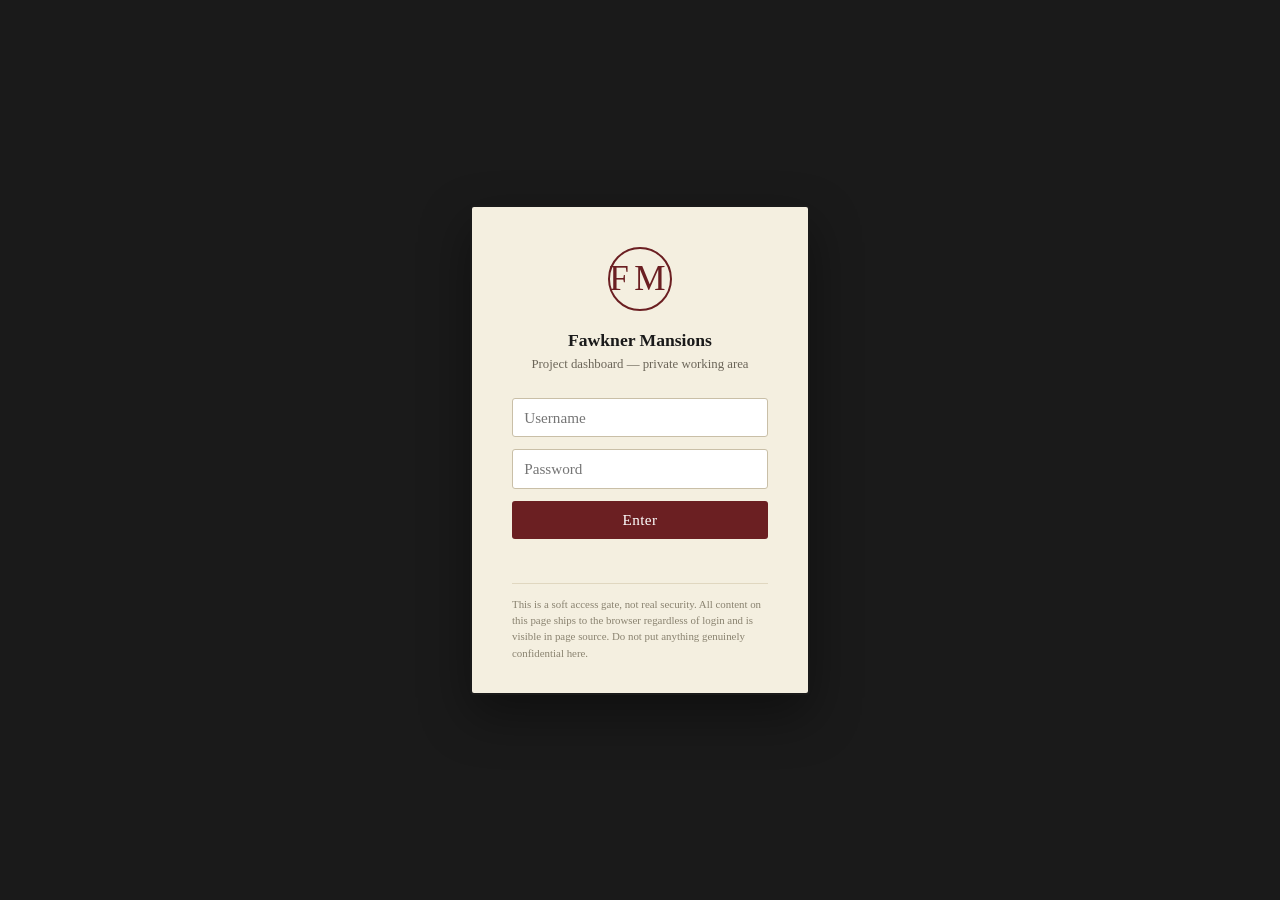
==== admin/index.html @ 21bf4d2a "Link research and development dashboard" ====
<!DOCTYPE html>
<html lang="en">
<head>
<meta charset="UTF-8">
<meta name="viewport" content="width=device-width, initial-scale=1.0">
<title>Fawkner Mansions — Project Dashboard</title>
<meta name="robots" content="noindex, nofollow">
<style>
  :root{
    --paper:#f4efe0;
    --ink:#1a1a1a;
    --rule:#1a1a1a;
    --muted:#6b6558;
    --page:#e9dfc4;
    --accent:#6b1f22;
    --accent-dark:#4a1517;
  }
  *{box-sizing:border-box;}
  body{
    margin:0;
    font-family: Georgia, 'Times New Roman', serif;
    background:var(--page);
    color:var(--ink);
    line-height:1.5;
  }
  /* ---------- Login screen ---------- */
  #login-screen{
    min-height:100vh;
    display:flex;
    align-items:center;
    justify-content:center;
    background:linear-gradient(180deg, var(--ink), var(--ink));
  }
  .login-card{
    background:var(--paper);
    border:2px solid var(--rule);
    border-radius:4px;
    padding:2.5rem 2.5rem 2rem;
    width:min(340px, 90vw);
    text-align:center;
    box-shadow:0 20px 50px rgba(0,0,0,.4);
  }
  .monogram{
    font-family: Georgia, serif;
    font-size:2.2rem;
    letter-spacing:.15em;
    color:var(--accent);
    border:2px solid var(--accent);
    border-radius:50%;
    width:64px;
    height:64px;
    display:flex;
    align-items:center;
    justify-content:center;
    margin:0 auto 1rem;
  }
  .login-card h1{
    font-size:1.1rem;
    margin:.25rem 0 .1rem;
    color:var(--ink);
  }
  .login-card p.sub{
    font-size:.8rem;
    color:#6b6558;
    margin:0 0 1.5rem;
  }
  .login-card input{
    width:100%;
    padding:.6rem .7rem;
    margin-bottom:.75rem;
    border:1px solid #c9bfa7;
    border-radius:3px;
    font-family:inherit;
    font-size:.95rem;
    background:#fff;
  }
  .login-card button{
    width:100%;
    padding:.65rem;
    background:var(--accent);
    color:#fff;
    border:none;
    border-radius:3px;
    font-family:inherit;
    font-size:.95rem;
    cursor:pointer;
    letter-spacing:.03em;
  }
  .login-card button:hover{background:var(--accent-dark);}
  #login-error{
    color:var(--accent);
    font-size:.8rem;
    min-height:1.2em;
    margin-top:.5rem;
  }
  .gate-note{
    font-size:.68rem;
    color:#8a8370;
    margin-top:1.25rem;
    border-top:1px solid #e0d7c0;
    padding-top:.75rem;
    text-align:left;
  }

  /* ---------- Dashboard ---------- */
  #dashboard{display:none;}
  header.topbar{
    background:var(--ink);
    color:var(--page);
    padding:1.25rem 1.5rem;
    display:flex;
    align-items:center;
    justify-content:space-between;
    flex-wrap:wrap;
    gap:.75rem;
    border-bottom:4px solid var(--rule);
  }
  header.topbar .title{display:flex;align-items:center;gap:.75rem;}
  header.topbar .monogram-sm{
    font-size:1.1rem;
    border:1.5px solid var(--rule);
    color:var(--rule);
    border-radius:50%;
    width:34px;height:34px;
    display:flex;align-items:center;justify-content:center;
  }
  header.topbar h1{font-size:1.05rem;margin:0;font-weight:normal;letter-spacing:.02em;}
  header.topbar .addr{font-size:.75rem;color:#c9bfa7;margin-top:.15rem;}
  #logout-btn{
    background:transparent;
    border:1px solid var(--rule);
    color:var(--rule);
    padding:.4rem .9rem;
    border-radius:3px;
    cursor:pointer;
    font-family:inherit;
    font-size:.8rem;
  }
  #logout-btn:hover{background:var(--rule);color:var(--ink);}

  nav.jump{
    display:flex;
    flex-wrap:wrap;
    gap:.4rem;
    padding:1rem 1.5rem;
    background:#eee2c8;
    border-bottom:1px solid #d8ccac;
    position:sticky;
    top:0;
    z-index:5;
  }
  nav.jump a{
    font-size:.75rem;
    color:var(--ink);
    text-decoration:none;
    background:#fff;
    border:1px solid #d8ccac;
    padding:.3rem .7rem;
    border-radius:999px;
  }
  nav.jump a:hover{border-color:var(--rule);}

  .asset-links{
    display:flex;
    flex-wrap:wrap;
    gap:.5rem;
    padding:.75rem 1.5rem;
    background:var(--iron);
    border-bottom:1px solid var(--brass);
  }
  .asset-links a{
    font-size:.72rem;
    color:var(--brass);
    text-decoration:none;
    border:1px solid var(--brass);
    padding:.25rem .6rem;
    border-radius:999px;
  }
  .asset-links a:hover{background:var(--brass);color:var(--iron);}
  .arch-diagram{margin-top:1rem;background:#fff;border:1px solid #d8ccac;padding:1rem;overflow-x:auto;}
  .arch-diagram svg{width:100%;min-width:600px;height:auto;}
  .payment-logos{display:flex;flex-wrap:wrap;gap:1rem;align-items:center;background:#fff;border:1px solid #d8ccac;padding:.75rem 1rem;margin-top:.5rem;}

  main{max-width:920px;margin:0 auto;padding:2rem 1.5rem 4rem;}
  section{margin-bottom:3rem;scroll-margin-top:4.5rem;}
  section h2{
    color:var(--accent);
    font-size:1.3rem;
    border-bottom:2px solid var(--rule);
    padding-bottom:.4rem;
    margin-bottom:1rem;
  }
  section h3{color:var(--ink);font-size:1rem;margin:1.25rem 0 .4rem;}
  section p, section li{font-size:.92rem;color:#2a2a2a;}
  .tag{
    display:inline-block;
    font-size:.65rem;
    text-transform:uppercase;
    letter-spacing:.06em;
    background:var(--muted);
    color:#fff;
    padding:.15rem .5rem;
    border-radius:2px;
    margin-right:.4rem;
  }

  /* storyboard */
  .storyboard{
    display:flex;
    flex-direction:column;
    gap:0;
  }
  .story-step{
    display:flex;
    gap:1rem;
    padding:1rem 0;
    border-left:3px solid var(--rule);
    padding-left:1.25rem;
    position:relative;
  }
  .story-step::before{
    content:attr(data-n);
    position:absolute;
    left:-1.1rem;
    top:1rem;
    width:1.9rem;
    height:1.9rem;
    background:var(--accent);
    color:#fff;
    border-radius:50%;
    display:flex;
    align-items:center;
    justify-content:center;
    font-size:.8rem;
    font-family:Georgia,serif;
  }
  .story-step h4{margin:0 0 .3rem;color:var(--accent-dark);font-size:1rem;}
  .story-step p{margin:0;}

  table.simple{width:100%;border-collapse:collapse;font-size:.85rem;margin:.5rem 0 1rem;}
  table.simple th, table.simple td{border:1px solid #d8ccac;padding:.5rem .6rem;text-align:left;vertical-align:top;}
  table.simple th{background:#eee2c8;color:var(--ink);}

  .card-grid{display:grid;grid-template-columns:repeat(auto-fit,minmax(230px,1fr));gap:1rem;margin-top:.75rem;}
  .card{
    background:#fff;
    border:1px solid #d8ccac;
    border-top:3px solid var(--accent);
    border-radius:3px;
    padding:1rem;
  }
  .card h4{margin:0 0 .4rem;font-size:.9rem;color:var(--accent-dark);}
  .card p{margin:0;font-size:.82rem;}

  .note{
    font-size:.8rem;
    color:var(--muted);
    background:var(--page);
    border:1px dashed var(--rule);
    border-radius:3px;
    padding:.75rem 1rem;
    margin-top:1rem;
  }

  footer.foot{
    text-align:center;
    font-size:.7rem;
    color:#8a8370;
    padding:2rem 1rem 3rem;
  }
</style>
</head>
<body>

  <!-- ================= LOGIN ================= -->
  <div id="login-screen">
    <div class="login-card">
      <div class="monogram">FM</div>
      <h1>Fawkner Mansions</h1>
      <p class="sub">Project dashboard — private working area</p>
      <input type="text" id="username" placeholder="Username" autocomplete="username">
      <input type="password" id="password" placeholder="Password" autocomplete="current-password">
      <button id="login-btn" type="button">Enter</button>
      <div id="login-error"></div>
      <div class="gate-note">
        This is a soft access gate, not real security. All content on this
        page ships to the browser regardless of login and is visible in page
        source. Do not put anything genuinely confidential here.
      </div>
    </div>
  </div>

  <!-- ================= DASHBOARD ================= -->
  <div id="dashboard">
    <header class="topbar">
      <div class="title">
        <div class="monogram-sm">FM</div>
        <div>
          <h1>Fawkner Mansions — Project Dashboard</h1>
          <div class="addr">250 Punt Road, Prahran VIC 3181 · Heritage Overlay HO448</div>
        </div>
      </div>
      <button id="logout-btn" type="button">Log out</button>
    </header>

    <nav class="jump">
      <a href="research.html">Research &amp; Development</a>
      <a href="#capabilities">Capabilities</a>
      <a href="#storyboard">Storyboard</a>
      <a href="#proposal">Proposal</a>
      <a href="#best-practice">Best practice</a>
      <a href="#tech">Technology value-add</a>
      <a href="#monetise">Monetisation</a>
      <a href="#audience">Who's interested</a>
      <a href="#universities">University collaboration</a>
      <a href="#fulfilment">Fulfilment</a>
    </nav>

    <div class="asset-links">
      <a href="../index.html">&rarr; Public site</a>
      <a href="research.html">&rarr; Research &amp; Development</a>
      <a href="../docs/proposal.html">&rarr; Polished proposal</a>
      <a href="../docs/book-mockup.html">&rarr; Book cover mockup</a>
      <a href="../docs/book-mockup-3d.html">&rarr; Interactive 3D book</a>
      <a href="../docs/send-postcard.html">&rarr; Send a postcard</a>
      <a href="../docs/project-brief.md">&rarr; Full pitch doc (.md)</a>
      <a href="../wifi-portal/index.html">&rarr; WiFi portal design</a>
    </div>

    <main>

      <section id="capabilities">
        <h2>0. Capabilities &amp; previous projects</h2>
        <p>Private explainer — background and prior work that inform how this
        project gets researched and built. Longer and more personal than the
        public "About David Hough" on the website — this stays in the
        back end.</p>

        <h3>My story</h3>
        <p>David moved to Australia at age 8. His family later returned to
        South Africa, settling in the Groot Marico area near the Botswana
        border, where they farmed with game — including zebra. That early
        back-and-forth between countries set the pattern for a genuinely
        international career: assurance and risk consulting at PwC Australia
        and Deloitte South Africa, multinational audit work with Philip
        Morris International across Amsterdam, Switzerland, and its
        international affiliates, then a Master of Public Health that
        shifted the lens from "is the control working" to "who is actually
        affected, and how would they know."</p>
        <p>He co-founded One1 Digital, Adelaide-founded, with his sister; she
        now leads the company day to day, having relocated to the Western
        Cape in South Africa since most of their clients are in Europe or
        America. Around the same period, the pattern that defines his recent
        work took shape — building structured systems that make complex,
        fragmented information legible to the people it affects, rather than
        only to the institutions that hold it.</p>
        <p>That pattern continued through roughly 18 months based back on the
        family's Groot Marico property, working independently on research
        systems and technology concepts — the direct precursor to Sentrix
        Digital and RiskAtlas. Returning to Melbourne and moving into Fawkner
        Mansions in September 2026, the same instinct that built RiskAtlas —
        that good evidence, properly organised, gives people back some
        control over systems that otherwise run opaque — turned toward the
        building itself: a heritage-listed property owned by Dr Jeff Nguyen,
        with almost no public record. Writing this book is that same
        discipline pointed at a different kind of opacity: not a benefits
        system this time, but a hundred-plus years of a building's history
        that nobody has bothered to write down.</p>

        <h3>An audit-style approach to the book</h3>
        <p>The book's research applies a standard, textbook evidence-assurance
        discipline — the same structure used in financial and controls audit
        work generally, not any specific employer's proprietary methodology:</p>
        <div class="card-grid">
          <div class="card"><h4>1. Risk / scope assessment</h4><p>What's
          actually knowable about the building, what's unverifiable, and
          where the biggest gaps in the historical record are likely to
          be.</p></div>
          <div class="card"><h4>2. Evidence gathering</h4><p>Inspection
          (archives, records, the building itself), observation (present-day
          condition and use), and inquiry (residents, heritage bodies,
          historians) — the three standard evidence-gathering methods.</p></div>
          <div class="card"><h4>3. Testing &amp; corroboration</h4><p>Every
          claim checked against a primary source where possible; conflicting
          or unverifiable claims are flagged rather than smoothed over.</p></div>
          <div class="card"><h4>4. Reporting</h4><p>Findings written up so
          another person could trace any claim back to its source — the same
          standard applied in <a href="#best-practice">&sect;3 Best
          practice</a>.</p></div>
        </div>

        <h3>Professional background</h3>
        <table class="simple">
          <tr><th>PwC Australia</th><td>Senior Consultant, Risk Assurance
          (Dec 2015–2019, Sydney) — portfolio included Commonwealth Bank of
          Australia, Zurich Financial Services Australia, Citibank
          Australia, and superannuation/insurance clients, across technology
          controls, post-implementation reviews, data migration, third-party
          assurance, AML/KYC, and regulatory attestation. Delivered 16
          engagements in one financial year, including a three-month
          Adelaide secondment covering nine engagements. Completed CISA
          (ISACA) in June 2017. Prepared reports and evidence-based
          recommendations for senior stakeholders and coached five direct
          reports.</td></tr>
          <tr><th>Philip Morris International</th><td>Information Systems
          Auditor (2019) — multinational assurance work across Amsterdam,
          Switzerland, and international affiliates: document review,
          interviews, evidence testing, and translating complex findings for
          senior stakeholders across professional and cultural
          boundaries.</td></tr>
          <tr><th>Deloitte South Africa</th><td>Joined 2013 in Technology
          Advisory and Assurance (IT General Controls testing, Automated
          Control Reviews, Data Assurance), promoted from Consultant to
          Senior Consultant. Later returned as Assistant Manager, IT &amp;
          Specialised Assurance — evidence assessment, controls analysis,
          engagement planning, and team supervision. Also served as a Western
          Cape Employment Equity Forum representative.</td></tr>
          <tr><th>Financial Claims Scheme reporting</th><td>Annual controls
          evaluation and Financial Claims Scheme readiness reporting for
          Commonwealth Bank of Australia, under APRA's crisis-management
          framework — senior-stakeholder reporting under a live regulatory
          framework, not a training exercise.</td></tr>
          <tr><th>Public health</th><td>Master of Public Health, Macquarie
          University (conferred 17 August 2023, Higher Study Scholarship) —
          policy design, health law and economics, systems science in
          healthcare, global health, epidemiology/biostatistics.</td></tr>
          <tr><th>Business/IT foundation</th><td>Bachelor of Business
          Systems, Bond University (conferred 15 June 2013) — double major in
          Information Systems and Management, Distinction GPA average,
          Dean's List, Top Student Award for Business Processes and IT
          Operations, partial scholarship. City of Gold Coast Open Data
          capstone: his team's ~100-page report was adopted by the City,
          which implemented an Open Data Access Project based on its
          recommendations. Also Vice President, African Students Association
          Think Tank.</td></tr>
          <tr><th>Certifications</th><td>CISA (ISACA) — no longer active.
          Microsoft: MCITP, MCTS, MCP, MCSA.</td></tr>
          <tr><th>One1 Digital contribution</th><td>Funding-linked strategy
          and business-development work, alongside risk-management guidance
          associated with a reported 20% reduction in risk-related
          costs.</td></tr>
        </table>
        <p class="note">Across 40+ assurance and consulting engagements,
        the consistent thread has been identifying authoritative
        requirements, locating reliable evidence, and distinguishing fact
        from assumption — the same discipline this project applies to a
        building's history instead of a set of financial statements.</p>

        <h3>Current projects</h3>
        <div class="card-grid">
          <div class="card"><h4>Sentrix Digital</h4><p>Founded 2026, Melbourne
          — "Evidence. Clearer systems. Practical capability." Consulting,
          research, and digital systems for complex policy, regulatory, and
          institutional environments — turning evidence, rules, and
          workflows into clearer decisions and practical tools people can
          actually use.</p></div>
          <div class="card"><h4>RiskAtlas</h4><p>Source-governance system
          tracking legislative, regulatory, employment, and policy material
          across jurisdictions (South Africa and Australia), with a focus on
          source authority, currency, and auditability over time.</p></div>
          <div class="card"><h4>ClaimHub &amp; ClaimBuddy</h4><p>Tools built
          around evidence organisation and claimant-authorised visibility —
          keeping the affected person visible in policy/employment/medical
          administrative processes.</p></div>
          <div class="card"><h4>One1 Digital</h4><p>Founded 2020,
          Adelaide — "Your systems shouldn't slow your team down." Co-founded
          with his sister, Yvette Hough, who now runs it day to day, having
          relocated to the Western Cape, South Africa, since most clients
          are in Europe or America. Custom software/automation — CRMs,
          workflow tools, client portals, integrations — for service-based
          organisations in education, healthcare, aged care, and community
          services.</p></div>
          <div class="card"><h4>PostNow (postnow.co.za)</h4><p>Southern
          African logistics platform — POPIA-compliant regulated document
          dispatch for banks and law firms, WhatsApp-based courier booking,
          cross-border duty calculation, and escrow-protected peer-to-peer
          trading, across South Africa, Botswana, and Namibia, on a shared
          payment and audit-logging backend.</p></div>
          <div class="card"><h4>AfterDuty (afterduty.co.za)</h4><p>Import
          cost-comparison tool for South African and Botswanan shoppers —
          calculates the true landed cost of an overseas purchase (duty,
          VAT, customs clearance, courier) against a real local listing, so
          buyers can see whether importing actually saves money.</p></div>
        </div>

        <h3>Throughline</h3>
        <p>Overall: a researcher, academic, and entrepreneur — a systems
        thinker who consistently adds value by making complex, fragmented
        information legible to the people it actually affects. That shows up
        as a research/evidence discipline (PwC, Deloitte, MPH), as founder
        or co-founder of several working systems (One1 Digital, PostNow,
        AfterDuty, Sentrix Digital, RiskAtlas, ClaimHub/ClaimBuddy), and now
        as the same instinct applied to a heritage-listed building that
        nobody had bothered to document. A consistent commitment to equity
        and access runs through all of it — applies equally to a benefits
        claimant navigating a fragmented system and to a reader trying to
        understand the history of the building they live in.</p>

        <p class="note">Confidential note: this section intentionally does
        not reproduce any specific employer's proprietary methodology
        diagrams or internal materials — only generic, industry-standard
        audit/assurance concepts are used above.</p>
      </section>

      <section id="storyboard">
        <h2>1. Storyboard</h2>
        <p>The end-to-end narrative arc, shared across the book, the documentary,
        and the website — each output is a different edit of the same underlying
        story.</p>
        <div class="storyboard">
          <div class="story-step" data-n="1">
            <div><h4>Discovery</h4><p>Move into a heritage-listed building
            (11 Sept 2026) and notice it has almost no public documentation
            despite being the oldest surviving flats in Stonnington.</p></div>
          </div>
          <div class="story-step" data-n="2">
            <div><h4>Research</h4><p>Victorian Heritage Database, Trove,
            Stonnington History Centre, PROV, Sands &amp; McDougall directories,
            land title history — build a verifiable timeline.</p></div>
          </div>
          <div class="story-step" data-n="3">
            <div><h4>Proposal</h4><p>Pitch the owner, Dr Jeff Nguyen: research +
            digital preservation, in exchange for a defined rent concession over
            a fixed period, with checkpoints.</p></div>
          </div>
          <div class="story-step" data-n="4">
            <div><h4>Capture</h4><p>Photogrammetry/LiDAR scan of exterior and
            common areas, real dated photography, archive digging, careful
            present-day observation.</p></div>
          </div>
          <div class="story-step" data-n="5">
            <div><h4>Production</h4><p>Manuscript, 3D/VR model, documentary edit,
            website build — all drawing from the same research base.</p></div>
          </div>
          <div class="story-step" data-n="6">
            <div><h4>Release</h4><p>A5 hardcover via KDP + seeded copies to
            heritage groups/universities, website live, documentary distributed
            on YouTube/social.</p></div>
          </div>
          <div class="story-step" data-n="7">
            <div><h4>Legacy</h4><p>A permanent, dated digital record of the
            building exists independently of what happens to it physically —
            plus an ongoing relationship with heritage bodies.</p></div>
          </div>
        </div>
      </section>

      <section id="proposal">
        <h2>2. Proposal to the Owner</h2>
        <p>Full working detail lives in <code>docs/project-brief.md</code> —
        this is the persuasive version, written to actually be said or sent
        to Dr Nguyen. A polished, print-ready version of this same
        proposal — the one to actually hand over — is at
        <a href="../docs/proposal.html">docs/proposal.html</a>
        (<a href="../docs/Fawkner_Mansions_Proposal.pdf">PDF</a>).</p>

        <h3>The value I bring</h3>
        <p>An evidence-trained researcher already living in the building is
        offering to do, essentially for free, work that would otherwise cost
        the owners real money to commission: professional-grade digital
        preservation, archival research, and a public-facing history — with
        an audit-style discipline (see <a href="#capabilities">&sect;0</a>)
        applied to make sure every claim is sourced and defensible, not
        marketing fluff. On top of the core research and 3D/VR capture, I
        bring drone piloting and 3D mapping (photogrammetry) skills directly,
        plus documentary film-making — an interest of mine — so the same
        capture work produces both the preservation record and a short
        history documentary, at no extra cost to the owners.</p>

        <h3>How this creates a legacy</h3>
        <p>Fawkner Mansions is, on the current evidence, the oldest surviving
        residential flats in the City of Stonnington and one of the oldest
        in Victoria — a genuinely rare claim most owners of a 116-year-old
        building never get the chance to make. This project turns that claim
        into something permanent: a properly researched book, and a full
        digital <strong>VR (virtual reality) record</strong> — a 3D model of
        the building people can explore, headset or browser, as if walking
        through it in person — that will still exist and be referenceable by
        heritage bodies, historians, and the public even if the physical
        building is ever altered or demolished. Given the building's
        significance, doing this now, while it still stands largely intact,
        is a meaningfully time-sensitive opportunity, not a someday project.
        A well-produced documentary and a genuine "heritage building saved
        digitally" story is also a plausible media hook — local and
        potentially international press coverage that promotes the book,
        the documentary, and Fawkner Mansions itself simultaneously, driving
        both public interest and book sales. I can also engage directly with
        universities on the owners' behalf — for research support, and to
        explore funding or grant support, aligning this with how comparable
        heritage-documentation projects are normally resourced (see
        <a href="#universities">&sect;7</a>).</p>
        <p class="note">This isn't hypothetical — a working <a href="../docs/book-mockup.html">book
        cover mockup</a>, an <a href="../docs/book-mockup-3d.html">interactive
        3D book</a>, and a functioning <a href="../docs/send-postcard.html">postcard
        system</a> already exist as proof of concept (see the links above).
        Dr Nguyen can be shown something real, not just a description.</p>

        <h3>Why I'm suited to do it</h3>
        <p>This isn't a hobbyist project. My background is in assurance and
        risk research — PwC, Deloitte, Philip Morris International — plus a
        Master of Public Health that trained a systems-level, evidence-first
        way of thinking. I've built and run independent research systems
        (Sentrix Digital, RiskAtlas, ClaimHub/ClaimBuddy) and co-founded
        three working businesses (One1 Digital, PostNow, AfterDuty). This
        work already runs through a registered business — Sentrix Digital,
        with its own ABN and the infrastructure (hosting, domains,
        development tooling) already in place — so this isn't a standing
        start or a hobby project without the professional backing to see it
        through. I already live in the building, so access, motivation, and
        timeline all line up naturally — this isn't an outside contractor
        who has to be brought in and briefed. See
        <a href="#capabilities">&sect;0</a> for the full background.</p>
        <p>Timing matters too: I'm starting a PhD in mid-2027, which gives
        me a genuine, bounded window of real capacity right now to commit to
        this properly — not an open-ended promise, but a defined window
        where I'm actively looking for exactly this kind of project. I
        believe this is a once-in-a-lifetime opportunity for both of us: a
        rare, well-documented heritage building and a researcher with the
        time, skills, and motivation to do it justice, at the same
        moment.</p>
        <p>As part of the project, I'd also register a dedicated domain for
        the building — <code>fawknermansions.com.au</code> or
        <code>fawknerheritage.com.au</code> — giving the building a proper,
        permanent web presence independent of any one platform.</p>

        <h3>What I want in exchange</h3>
        <p><span class="tag">The ask</span> A defined research period (e.g. 3
        months) in exchange for a rent discount or rent-free period.</p>
        <p><span class="tag">The give</span> A professionally produced 3D/VR
        scan and digital record of the building, delivered to the owners
        regardless of whether the book is ever published — plus the
        heritage/publicity upside of "oldest surviving flats in
        Stonnington," and a documentary that promotes the building alongside
        the book.</p>
        <table class="simple">
          <tr><th>Owner risk</th><td>Low — deliverables are staged, with a
          checkpoint (e.g. 6 weeks) before the arrangement continues.</td></tr>
          <tr><th>Owner cost</th><td>Defined and capped: the agreed rent
          concession only.</td></tr>
          <tr><th>Fallback ask</th><td>If a rent concession isn't approved,
          fall back to simply requesting access/permission (roof, common
          areas, archives, photography) with no rent change.</td></tr>
        </table>
      </section>

      <section id="best-practice">
        <h2>3. Best practice for this type of project</h2>
        <div class="card-grid">
          <div class="card"><h4>Cite everything</h4><p>Every historical claim
          traces to a specific archive or record. Don't state anything that
          can't be sourced.</p></div>
          <div class="card"><h4>Keep raw capture data</h4><p>Archive the
          unprocessed photogrammetry/LiDAR scans, not just the polished model —
          that's the part with real long-term preservation value.</p></div>
          <div class="card"><h4>Non-invasive capture</h4><p>No physical
          alteration, no destructive testing, drone use checked against HO448
          and any body-corporate rules first.</p></div>
          <div class="card"><h4>Resident privacy</h4><p>No identifiable images,
          names, or interviews of current residents published without their
          explicit written consent.</p></div>
          <div class="card"><h4>Separate owner IP from author IP</h4><p>Agree
          up front, in writing, what the owners receive unconditionally (scan,
          archive) versus what remains the author's own work (book,
          documentary).</p></div>
          <div class="card"><h4>Version and date everything</h4><p>Given the
          building "might be knocked down," the dated record is the whole
          point — timestamp every asset.</p></div>
          <div class="card"><h4>Give it an institutional home</h4><p>Lodge
          copies/records with Stonnington History Centre or a similar body, so
          the work survives independently of the book's commercial fate.</p></div>
          <div class="card"><h4>No invented heritage claims</h4><p>Stick to
          what the Heritage Database and archives actually support — inflated
          claims undermine credibility with the exact institutions worth
          impressing.</p></div>
        </div>
      </section>

      <section id="tech">
        <h2>4. Technology value-add ideas</h2>
        <p>This is where the technical skill set differentiates the project
        from a purely written local-history book.</p>
        <div class="card-grid">
          <div class="card"><h4>Photogrammetry + WebXR tour</h4><p>A
          browser-based VR walkthrough, no app install required — the most
          shareable proof of the preservation work.</p></div>
          <div class="card"><h4>"Then vs now" slider</h4><p>Interactive
          before/after comparison using the 1960s photo and the 2026 tram
          photo on the website.</p></div>
          <div class="card"><h4>Interactive timeline</h4><p>1910 construction
          → today, with archive finds plotted along it as they're
          discovered.</p></div>
          <div class="card"><h4>Digital twin / condition tracker</h4><p>Track
          building condition (e.g. the joinery repainting noted in the
          heritage report) over the project period — a concrete value-add for
          the owners.</p></div>
          <div class="card"><h4>Drone + interior capture</h4><p>Doubles as
          both 3D-scan input and documentary b-roll — one shoot, two
          deliverables.</p></div>
          <div class="card"><h4>On-site QR link</h4><p>Discreet signage near
          the entrance linking to the tour/website — needs owner sign-off, but
          a strong "living heritage" touch.</p></div>
        </div>
      </section>

      <section id="monetise">
        <h2>5. Monetisation ideas</h2>
        <table class="simple">
          <tr><th>Book sales</th><td>KDP royalties (trade edition) + direct
          sales of the limited hardcover run. Treat as reputational income
          first, revenue second.</td></tr>
          <tr><th>Publisher/academic networks</th><td>Beyond self-publishing,
          worth reaching out through academic and publishing contacts in
          Australia, Europe, the USA, and further afield — heritage and
          local-history titles are a genuine niche for university presses
          and specialist publishers, not just KDP. University interest (see
          &sect;6, &sect;7) makes a co-publishing or distribution
          conversation plausible, not just individual library sales.</td></tr>
          <tr><th>Documentary</th><td>YouTube ad revenue; sponsorship from a
          heritage-adjacent brand (architecture practice, heritage insurer,
          council tourism body).</td></tr>
          <tr><th>VR tour licensing</th><td>Licence the finished VR walkthrough
          to Stonnington Council, National Trust, or a tourism body.</td></tr>
          <tr><th>Membership / support</th><td>A small "Friends of Fawkner
          Mansions" recurring-support list to fund ongoing archive work.</td></tr>
          <tr><th>Heritage grants</th><td>Stonnington Council local history
          grants, Public Record Office Victoria, National Trust grant
          programs — worth checking current eligibility and rounds.</td></tr>
          <tr><th>Talks &amp; licensing</th><td>Paid talks to local history
          societies; licensing photography/3D assets to local media or
          heritage publications.</td></tr>
        </table>

        <h2>5. Paid guest WiFi — technical & business case</h2>

        <p>Not part of the heritage pitch — a distinct, high-margin revenue
        stream for the owners. The building currently has no guest WiFi, and
        evidence (from the user's experiment repeating Alfred Hospital's guest
        network without a password in the hotel foyer) shows substantial organic
        demand: many guests connected immediately. With proper coverage,
        payment options, and pricing, this becomes a reliable additional income
        stream while solving a major service gap and enabling future security
        infrastructure.</p>

        <h3>Why this matters</h3>
        <p>WiFi has become essential. Guests expect it; lack of it is a
        competitive disadvantage. Beyond guest satisfaction, reliable building-wide
        connectivity enables:</p>
        <ul style="margin-left:1.2rem;font-size:.85rem;">
          <li><strong>Security infrastructure:</strong> CCTV, motion sensors,
            environmental monitors, and emergency systems requiring reliable
            network connectivity can finally be deployed reliably.</li>
          <li><strong>Operational efficiency:</strong> Property management,
            guest services, and staff coordination benefit from consistent network
            access.</li>
          <li><strong>Revenue:</strong> At ~30 rooms, modest take-up rates
            generate meaningful cash flow with minimal ongoing labour.</li>
        </ul>

        <h3>Connectivity model — Starlink backhaul</h3>
        <p>The building has an existing Starlink satellite dish providing
        primary WAN uplink. Starlink offers tiered residential plans for
        Australian addresses:</p>

        <table class="simple">
          <tr style="background:#f4efe0;">
            <th style="font-weight:bold;">Plan</th>
            <th>Speed</th>
            <th>Cost/month</th>
            <th>Use case</th>
          </tr>
          <tr>
            <td><strong>Residential — 100 Mbps</strong></td>
            <td>~100 Mbps down</td>
            <td><strong>A$75</strong></td>
            <td>Essential WiFi for ~30 rooms; basic web, email, streaming.</td>
          </tr>
          <tr>
            <td><strong>Residential — 200 Mbps</strong></td>
            <td>~200 Mbps down</td>
            <td><strong>A$110</strong></td>
            <td>Recommended tier. Comfortable for multi-device guest use + IoT
              sensors.</td>
          </tr>
          <tr>
            <td><strong>Residential — Max</strong></td>
            <td>~500+ Mbps down</td>
            <td><strong>A$150</strong></td>
            <td>Future-proof; supports video conferencing, media production,
              large file transfers.</td>
          </tr>
        </table>

        <p class="note" style="margin-top:.75rem;"><strong>Recommendation:</strong>
        Start with the 200 Mbps plan (A$110/month). With 30 rooms at typical
        occupancy, even 25% concurrent usage (7-8 devices) sees no perceptible
        latency. At 50% take-up and A$5/day, the Starlink cost is covered in
        5 days of the month.</p>

        <h3>Technical architecture — OpenWrt + openNDS captive portal</h3>

        <p style="margin-bottom:1rem;">The network topology handles three traffic
        flows: (1) Starlink WAN → (2) secure building LAN (property
        management, security systems, resident IoT) → (3) guest WiFi with
        authenticated, metered access.</p>

        <div class="arch-diagram">
          <svg viewBox="0 0 900 500" role="img" aria-label="WiFi hotspot technical architecture — Starlink backhaul, router mesh, captive portal">
            <defs>
              <marker id="arrow" markerWidth="8" markerHeight="8" refX="6" refY="3" orient="auto">
                <path d="M0,0 L6,3 L0,6 Z" fill="#6b6558"/>
              </marker>
              <marker id="arrow-red" markerWidth="8" markerHeight="8" refX="6" refY="3" orient="auto">
                <path d="M0,0 L6,3 L0,6 Z" fill="#6b1f22"/>
              </marker>
            </defs>

            <text x="450" y="25" text-anchor="middle" font-size="14" fill="#1a1a1a" font-weight="bold" font-family="Georgia,serif">Fawkner Mansions: Guest WiFi Network</text>

            <rect x="20" y="60" width="140" height="80" fill="#f4efe0" stroke="#a9884f" stroke-width="2"/>
            <text x="90" y="85" text-anchor="middle" font-size="12" fill="#1a1a1a" font-weight="bold" font-family="Georgia,serif">Starlink Dish</text>
            <text x="90" y="103" text-anchor="middle" font-size="10" fill="#6b6558" font-family="Georgia,serif">Satellite WAN</text>
            <text x="90" y="118" text-anchor="middle" font-size="9" fill="#6b6558" font-family="Georgia,serif">100–500 Mbps</text>
            <text x="90" y="131" text-anchor="middle" font-size="9" fill="#6b6558" font-family="Georgia,serif">A$75–A$150/mo</text>

            <line x1="160" y1="100" x2="220" y2="100" stroke="#6b6558" stroke-width="2" marker-end="url(#arrow)"/>

            <rect x="220" y="60" width="160" height="80" fill="#fff" stroke="#1a1a1a" stroke-width="2"/>
            <text x="300" y="85" text-anchor="middle" font-size="12" fill="#1a1a1a" font-weight="bold" font-family="Georgia,serif">Cudy M1200 Router</text>
            <text x="300" y="103" text-anchor="middle" font-size="10" fill="#6b6558" font-family="Georgia,serif">OpenWrt 23.05.5</text>
            <text x="300" y="118" text-anchor="middle" font-size="9" fill="#6b6558" font-family="Georgia,serif">openNDS captive portal</text>
            <text x="300" y="131" text-anchor="middle" font-size="9" fill="#6b6558" font-family="Georgia,serif">FAS (Forwarding Auth)</text>

            <line x1="380" y1="100" x2="440" y2="100" stroke="#6b6558" stroke-width="2" marker-end="url(#arrow)"/>

            <g>
              <text x="450" y="50" text-anchor="middle" font-size="11" fill="#6b6558" font-weight="bold">Building LAN (br-lan)</text>
              <rect x="440" y="60" width="80" height="80" fill="#fff" stroke="#6b1f22" stroke-width="2" stroke-dasharray="4 4"/>
              <text x="480" y="85" text-anchor="middle" font-size="9" fill="#6b1f22">192.168.1.0/24</text>
              <text x="480" y="101" text-anchor="middle" font-size="8" fill="#6b6558">Property mgmt</text>
              <text x="480" y="113" text-anchor="middle" font-size="8" fill="#6b6558">Security systems</text>
              <text x="480" y="125" text-anchor="middle" font-size="8" fill="#6b6558">Resident IoT</text>
            </g>

            <line x1="440" y1="100" x2="380" y2="100" stroke="#6b1f22" stroke-width="1" stroke-dasharray="2 2"/>

            <line x1="300" y1="140" x2="300" y2="180" stroke="#6b6558" stroke-width="2" marker-end="url(#arrow)"/>

            <rect x="240" y="180" width="120" height="70" fill="#f4efe0" stroke="#a9884f" stroke-width="2"/>
            <text x="300" y="203" text-anchor="middle" font-size="11" fill="#1a1a1a" font-weight="bold" font-family="Georgia,serif">Guest WiFi SSID:</text>
            <text x="300" y="220" text-anchor="middle" font-size="12" fill="#1a1a1a" font-family="Georgia,serif">"Mansion WiFi"</text>
            <text x="300" y="235" text-anchor="middle" font-size="9" fill="#6b6558">(Open, captive-portal redirect)</text>

            <text x="450" y="50" text-anchor="start" font-size="10" fill="#6b6558" font-weight="bold">Guest WiFi (br-guest)</text>
            <line x1="540" y1="100" x2="620" y2="100" stroke="#6b6558" stroke-width="2" marker-end="url(#arrow)"/>

            <g>
              <rect x="620" y="60" width="140" height="80" fill="#fff" stroke="#1a1a1a" stroke-width="2"/>
              <text x="690" y="85" text-anchor="middle" font-size="11" fill="#1a1a1a" font-weight="bold" font-family="Georgia,serif">Mesh WiFi APs</text>
              <text x="690" y="103" text-anchor="middle" font-size="9" fill="#6b6558">(x3–4 units)</text>
              <text x="690" y="118" text-anchor="middle" font-size="9" fill="#6b6558">192.168.20.0/24</text>
              <text x="690" y="131" text-anchor="middle" font-size="8" fill="#6b6558">Guest isolation</text>
            </g>

            <line x1="690" y1="140" x2="690" y2="180" stroke="#6b6558" stroke-width="2" marker-end="url(#arrow)"/>
            <rect x="630" y="180" width="120" height="70" fill="#fff" stroke="#1a1a1a" stroke-width="1"/>
            <text x="690" y="203" text-anchor="middle" font-size="10" fill="#1a1a1a" font-weight="bold" font-family="Georgia,serif">Guest devices</text>
            <text x="690" y="220" text-anchor="middle" font-size="9" fill="#6b6558">(phones, laptops,</text>
            <text x="690" y="232" text-anchor="middle" font-size="9" fill="#6b6558">tablets)</text>

            <text x="450" y="290" text-anchor="middle" font-size="11" fill="#1a1a1a" font-weight="bold" font-family="Georgia,serif">Guest authentication flow</text>

            <line x1="140" y1="320" x2="200" y2="320" stroke="#6b6558" stroke-width="1.5" marker-end="url(#arrow)"/>
            <rect x="20" y="300" width="120" height="40" fill="#fff" stroke="#1a1a1a"/>
            <text x="80" y="325" text-anchor="middle" font-size="9" fill="#1a1a1a">1. Guest connects</text>

            <line x1="320" y1="320" x2="380" y2="320" stroke="#6b6558" stroke-width="1.5" marker-end="url(#arrow)"/>
            <rect x="200" y="300" width="120" height="40" fill="#fff" stroke="#1a1a1a"/>
            <text x="260" y="318" text-anchor="middle" font-size="9" fill="#1a1a1a">2. Captive portal</text>
            <text x="260" y="330" text-anchor="middle" font-size="8" fill="#6b6558">redirects HTTP</text>

            <line x1="500" y1="320" x2="560" y2="320" stroke="#6b6558" stroke-width="1.5" marker-end="url(#arrow)"/>
            <rect x="380" y="300" width="120" height="40" fill="#f4efe0" stroke="#a9884f"/>
            <text x="440" y="318" text-anchor="middle" font-size="9" fill="#1a1a1a">3. Auth page:</text>
            <text x="440" y="330" text-anchor="middle" font-size="8" fill="#6b6558">voucher or card</text>

            <line x1="680" y1="320" x2="740" y2="320" stroke="#6b6558" stroke-width="1.5" marker-end="url(#arrow)"/>
            <rect x="560" y="300" width="120" height="40" fill="#fff" stroke="#1a1a1a"/>
            <text x="620" y="318" text-anchor="middle" font-size="9" fill="#1a1a1a">4. OpenNDS grants</text>
            <text x="620" y="330" text-anchor="middle" font-size="8" fill="#6b6558">access token</text>

            <rect x="740" y="300" width="140" height="40" fill="#fff" stroke="#1a1a1a"/>
            <text x="810" y="318" text-anchor="middle" font-size="9" fill="#1a1a1a">5. Full internet access</text>
            <text x="810" y="330" text-anchor="middle" font-size="8" fill="#6b6558">(metered by plan)</text>

            <text x="20" y="400" font-size="9" fill="#6b6558" font-family="Georgia,serif"><tspan x="20" dy="0"><strong>Key security attributes:</strong></tspan><tspan x="20" dy="13">• Guest traffic isolated on 192.168.20.0/24 (br-guest) — no access to building LAN (192.168.1.0/24)</tspan><tspan x="20" dy="13">• Firewall: guest-to-WAN only; guest-to-LAN blocked explicitly</tspan><tspan x="20" dy="13">• Client isolation: guests cannot see or communicate with each other's devices</tspan><tspan x="20" dy="13">• DHCP/DNS: guest devices receive addresses and DNS via gateway at 192.168.20.1</tspan><tspan x="20" dy="13">• openNDS handles FAS (Forwarding Authentication Service) — real authentication, not just a browser flag</tspan></text>
          </svg>
        </div>

        <h3>Mesh WiFi deployment — coverage strategy</h3>

        <p>The Cudy M1200 serves as the primary gateway and captive-portal
        host, but cannot reliably cover the full building (3 storeys, brick
        construction). Deploy 3–4 additional mesh access points (APs) to extend
        guest WiFi throughout common areas and guest rooms:</p>

        <table class="simple">
          <tr style="background:#f4efe0;">
            <th>Location</th>
            <th>Device</th>
            <th>Role</th>
            <th>Network</th>
          </tr>
          <tr>
            <td>Router room / junction point</td>
            <td>Cudy M1200</td>
            <td>Primary gateway, captive-portal server, firewall, DHCP, openNDS</td>
            <td>br-lan + br-guest</td>
          </tr>
          <tr>
            <td>Ground floor foyer / common area</td>
            <td>Mesh AP (TP-Link Deco, Netgear Orbi, etc.)</td>
            <td>Extend br-guest coverage to entry, reception, seating</td>
            <td>br-guest backhaul</td>
          </tr>
          <tr>
            <td>First floor hallway</td>
            <td>Mesh AP</td>
            <td>Extend to upper rooms</td>
            <td>br-guest backhaul</td>
          </tr>
          <tr>
            <td>Second/third floor hallway</td>
            <td>Mesh AP</td>
            <td>Extend to top floors</td>
            <td>br-guest backhaul</td>
          </tr>
        </table>

        <p class="note" style="margin-top:.75rem;"><strong>Setup note:</strong>
        Mesh APs should bridge to the Cudy M1200 via 5GHz backhaul (if available)
        to preserve guest-facing 2.4GHz capacity. All APs broadcast the same
        SSID ("Mansion WiFi") for seamless roaming.</p>

        <h3>Access methods</h3>

        <table class="simple">
          <tr style="background:#f4efe0;">
            <th>Method</th>
            <th>Flow</th>
            <th>Status</th>
            <th>Effort</th>
          </tr>
          <tr>
            <td><strong>Manual voucher (pre-printed tokens)</strong></td>
            <td>Guest pays cash/card at front desk → manager hands over printed
              token with unique 6-digit code → guest enters code on captive
              portal → openNDS grants access for time period (24h, 7d, 30d)</td>
            <td><span style="background:#fff9e6;padding:.1rem .3rem;border-radius:2px;">Live today</span></td>
            <td>Low (no software build needed)</td>
          </tr>
          <tr>
            <td><strong>Direct card payment (Stripe integration)</strong></td>
            <td>Guest selects plan on captive portal → payment form (Stripe
              embedded) → payment processed → openNDS FAS endpoint receives
              success callback → access token auto-generated and granted
              → immediate internet access</td>
            <td><span style="background:#f4efe0;padding:.1rem .3rem;border-radius:2px;">To be built</span></td>
            <td>Medium (see <a href="../wifi-portal/CHATGPT_HANDOFF_PROMPT.md">WiFi payment handoff prompt</a>)</td>
          </tr>
        </table>

        <h3>Pricing & revenue model (30-room occupancy basis)</h3>

        <table class="simple">
          <tr style="background:#f4efe0;">
            <th>Tier</th>
            <th>Duration</th>
            <th>Price</th>
            <th>Use case</th>
          </tr>
          <tr>
            <td><strong>Day pass</strong></td>
            <td>24 hours</td>
            <td><strong>A$6</strong></td>
            <td>Short stay, visitors, one-off access</td>
          </tr>
          <tr>
            <td><strong>Weekly pass</strong></td>
            <td>7 days</td>
            <td><strong>A$18</strong></td>
            <td>~A$2.57/day; better value for extended guests</td>
          </tr>
          <tr>
            <td><strong>Monthly pass</strong></td>
            <td>30 days</td>
            <td><strong>A$50</strong></td>
            <td>~A$1.67/day; residents, long-term tenants</td>
          </tr>
        </table>

        <p class="note" style="margin-top:.75rem;"><strong>Revenue conservative case:</strong>
        Assume 15% of room-nights in a month generate WiFi sales (a low
        estimate given demand evidence). With 30 rooms × 25 nights/month × 15% = ~112 room-nights.
        If 60% of those buy day passes and 40% weekly: (67 × A$6) + (45 × A$18) = <strong>A$810–900/month
        gross revenue</strong>. Starlink cost (A$110) is covered in 2 days; remainder is operational
        margin.</p>

        <h3>Implementation roadmap</h3>

        <table class="simple">
          <tr style="background:#f4efe0;">
            <th>Phase</th>
            <th>Deliverable</th>
            <th>Timeline</th>
          </tr>
          <tr>
            <td><strong>Phase 1: Gateway setup</strong></td>
            <td>Starlink dish + Cudy M1200 OpenWrt config; guest VLAN + firewall rules; openNDS portal deployment</td>
            <td>Week 1–2</td>
          </tr>
          <tr>
            <td><strong>Phase 1b: Manual voucher system (live)</strong></td>
            <td>Print voucher tokens; train front desk; begin A$6/day sales via cash exchange</td>
            <td>Week 2 (immediate revenue)</td>
          </tr>
          <tr>
            <td><strong>Phase 2: Mesh deployment</strong></td>
            <td>Install 3–4 APs; verify coverage in foyers and hallways; test roaming</td>
            <td>Week 3–4</td>
          </tr>
          <tr>
            <td><strong>Phase 3: Card payment (outsourced)</strong></td>
            <td>Build Stripe integration + openNDS FAS callback; test end-to-end; go live</td>
            <td>Month 2 (handed to ChatGPT for build)</td>
          </tr>
        </table>

        <p class="note" style="margin-top:.75rem;"><strong>Why this matters to Dr. Nguyen:</strong>
        Given your networking background, you'll recognize this as a straightforward
        WAN-to-guest-isolation pattern common in enterprise WiFi. The Cudy M1200
        is industrial-grade hardware; OpenWrt gives full control over VLAN
        segmentation, firewall policy, and NDS (DNS redirection) without vendor
        lock-in. openNDS is mature, stable code — used by ISPs and venues
        globally. The FAS (Forwarding Auth Service) integrates naturally with
        Stripe webhooks for programmatic voucher issuance. This is low-cost
        infrastructure with immediate ROI and zero operational complexity once
        deployed.</p>

        <p class="note" style="margin-top:.75rem;"><strong>Planned accepted payment methods:</strong></p>
        <div class="payment-logos">
          <img src="../assets/payment-logos/visa.svg" alt="Visa" height="24">
          <img src="../assets/payment-logos/mastercard.svg" alt="Mastercard" height="24">
          <img src="../assets/payment-logos/amex.svg" alt="American Express" height="24">
          <img src="../assets/payment-logos/apple-pay.svg" alt="Apple Pay" height="24">
          <img src="../assets/payment-logos/google-pay.svg" alt="Google Pay" height="24">
          <img src="../assets/payment-logos/unionpay.svg" alt="UnionPay" height="24">
          <img src="../assets/payment-logos/jcb.svg" alt="JCB" height="24">
        </div>

        <p style="margin-top:1rem;"><a href="../wifi-portal/index.html">View
        the captive-portal design →</a> | <a href="../wifi-portal/CHATGPT_HANDOFF_PROMPT.md">WiFi
        payment build handoff (ChatGPT) →</a></p>
      </section>

      <section id="audience">
        <h2>6. Who would be interested</h2>
        <div class="card-grid">
          <div class="card"><h4>Stonnington Council</h4><p>Heritage/planning
          team and the local history centre — owns HO448 and has a direct
          interest in documentation of it.</p></div>
          <div class="card"><h4>National Trust (Victoria)</h4><p>Natural
          audience for a rare, well-documented Edwardian flats survival.</p></div>
          <div class="card"><h4>Heritage Victoria</h4><p>Relevant given the
          note that the place may be eligible for the state Heritage
          Register.</p></div>
          <div class="card"><h4>University architecture/heritage programs</h4>
          <p>Melbourne, RMIT, Deakin — Edwardian Free Classical and early
          Melbourne flats typology is a genuine research niche.</p></div>
          <div class="card"><h4>State Library Victoria</h4><p>Picture
          collection and local history holdings — a plausible archive partner
          and source of earlier imagery.</p></div>
          <div class="card"><h4>Local historical societies</h4><p>Prahran
          Mechanics' Institute and similar groups — a built-in first
          audience and distribution channel for the seeded copies.</p></div>
          <div class="card"><h4>Local press</h4><p>Stonnington-area local
          papers, ABC local heritage segments — "oldest surviving flats in the
          municipality" is a genuine, specific hook.</p></div>
          <div class="card"><h4>Former residents / descendants</h4><p>If
          traceable through directories/rate books — a strong human-interest
          layer for both the book and documentary.</p></div>
          <div class="card"><h4>Heritage/architecture social audiences</h4>
          <p>Niche but engaged — Instagram/TikTok heritage-building accounts,
          urban-photography communities.</p></div>
        </div>
      </section>

      <section id="universities">
        <h2>7. University collaboration ideas — starting with Monash</h2>
        <p>None of this is confirmed — these are starting points to research
        and pitch to the actual current faculty/office names before
        approaching anyone. Monash restructures faculty and centre names
        periodically, so verify directly before reaching out.</p>
        <div class="card-grid">
          <div class="card"><h4>Architecture studio partner</h4><p>Monash's
          architecture faculty (Art, Design and Architecture, as currently
          named) runs studio units that use real local buildings as case
          studies — Fawkner Mansions as a live heritage-documentation brief
          could produce measured drawings and student analysis in exchange
          for supervision credit, not payment.</p></div>
          <div class="card"><h4>Immersive/XR research support</h4><p>Monash
          has active immersive-visualisation and XR research groups —
          worth approaching for technical guidance or even equipment access
          on the photogrammetry/VR walkthrough, in exchange for a
          documented real-world heritage use case for their own research
          output.</p></div>
          <div class="card"><h4>History/humanities co-research</h4><p>A
          history or heritage-studies academic could co-author or review the
          book's historical chapters — adds academic credibility and access
          to research methods/archives beyond what's feasible solo.</p></div>
          <div class="card"><h4>Library/archives link</h4><p>Monash
          University Library may hold relevant Melbourne local-history or
          architecture archives, and could be a venue for a small exhibition
          or talk tied to the book launch.</p></div>
          <div class="card"><h4>Student placement/capstone</h4><p>Architecture,
          design, digital heritage, or journalism/media students could take
          on a defined piece (3D model cleanup, documentary edit, website
          build) as a supervised capstone or internship project — real
          brief, real outcome, no cost beyond supervision.</p></div>
          <div class="card"><h4>Community-engaged research office</h4><p>Most
          universities have a civic/community-partnerships arm that funds or
          supports exactly this kind of local heritage project — worth
          identifying Monash's current equivalent and asking directly
          what's available.</p></div>
          <div class="card"><h4>Joint public event</h4><p>A co-hosted talk or
          small seminar around the book launch — pairs Monash's academic
          credibility with the project's own public-heritage story, useful
          for both sides' publicity.</p></div>
          <div class="card"><h4>Don't limit to one university</h4><p>Melbourne,
          RMIT, and Deakin all have relevant architecture/heritage programs
          too (see §6) — approach Monash first since it's the named lead,
          but the same pitch works for any of them.</p></div>
        </div>
      </section>

      <section id="fulfilment">
        <h2>8. Fulfilment — print postcards</h2>
        <p><span class="tag">Status</span> Neither flow below is wired to a
        real provider yet. Both are specified so the actual API integration
        is a later, defined decision rather than an open-ended someday.</p>

        <h3>Flow A — bulk self-production</h3>
        <p>For printing a batch of postcards to keep on hand (events,
        heritage-group handouts, personal stock). A "Produce" action sends
        a design + quantity to a print provider and has the batch shipped
        back to us at cost.</p>
        <p style="margin:1rem 0;">
          <a href="../docs/book-mockup.html#print" style="display:inline-block;background:var(--ink);color:var(--page);padding:.5rem 1.1rem;text-decoration:none;font-size:.85rem;border-radius:3px;">
            Open print-ready postcards (manual, works today)
          </a>
        </p>
        <table class="simple">
          <tr><th>Now</th><td>Manual: open the print view, use the browser's
          print dialog, print or save as PDF, order prints yourself.</td></tr>
          <tr><th>Later</th><td>A real "Produce" button calling a
          print-on-demand API — candidates: Officeworks Print &amp; Create
          (Australia, no public API found — would likely mean a manual
          upload workflow, not true automation), or a POD service with an
          actual API such as Prodigi or Printful, which support postcard
          products and bulk ordering.</td></tr>
        </table>

        <h3>Flow B — direct-to-recipient, worldwide</h3>
        <p>The visitor-facing flow in <code>docs/send-postcard.html</code>:
        pick a design, write a message, choose "Physical postcard," enter
        the recipient's address — it's printed and mailed directly to them,
        wherever they are, without ever passing through us physically.</p>
        <table class="simple">
          <tr><th>Now</th><td>Fully built UI (design gallery, delivery-method
          toggle, address form) — but selecting "Physical" doesn't actually
          print or post anything. Clearly labelled as such in the flow
          itself.</td></tr>
          <tr><th>Later</th><td>Candidate providers with real international
          print-and-mail APIs: <strong>PostGrid</strong> and
          <strong>Prodigi</strong> both do exactly this (print + direct
          postal dispatch to an end address, various countries). Neither is
          integrated — this is a shortlist to evaluate, not a decision.</td></tr>
          <tr><th>Data implication</th><td>A real integration means
          collecting and (briefly) storing a full postal address per
          postcard sent — worth deciding a retention/deletion policy before
          this goes live for real, not after.</td></tr>
        </table>

        <h3>Making postcards free — funding options</h3>
        <div class="card-grid">
          <div class="card"><h4>Provider sponsorship</h4><p>Approach the
          eventual print/mail provider directly — they cover print+postage
          cost in exchange for a small branding credit on the postcard back
          or a case-study/PR mention. Providers running POD services often
          have exactly this kind of co-marketing budget.</p></div>
          <div class="card"><h4>Heritage/interest-group funding</h4><p>Same
          funding conversation as the book (see <a href="#universities">&sect;7</a>
          and <code>docs/project-brief.md</code>'s public-interest section)
          — Stonnington Council, National Trust, or a university partner
          could plausibly fund a batch of postcards as part of a wider
          heritage-promotion grant.</p></div>
          <div class="card"><h4>Self-funded as marketing spend</h4><p>The
          postcard itself promotes the book, documentary, and building — so
          its cost can reasonably be treated as marketing/PR spend rather
          than pure overhead, especially if it drives book sales or press
          attention (see &sect;2's legacy/media argument).</p></div>
        </div>
      </section>

    </main>

    <div class="asset-links">
      <a href="../index.html">&rarr; Public site</a>
      <a href="../docs/proposal.html">&rarr; Polished proposal</a>
      <a href="../docs/book-mockup.html">&rarr; Book cover mockup</a>
      <a href="../docs/book-mockup-3d.html">&rarr; Interactive 3D book</a>
      <a href="../docs/send-postcard.html">&rarr; Send a postcard</a>
    </div>

    <footer class="foot">
      Fawkner Mansions project dashboard · internal working document, not for
      public distribution.
    </footer>
  </div>

<script>
  // NOTE: this is a client-side UX gate only, not real authentication.
  // Everything below ships to the browser regardless of login state and is
  // visible in "view source" / devtools. Do not rely on this for anything
  // that actually needs to stay private — use a real server-side auth
  // system for that.
  (function(){
    var USERNAME = "david";
    var PASSWORD = "admin123";

    var loginScreen = document.getElementById("login-screen");
    var dashboard = document.getElementById("dashboard");
    var loginBtn = document.getElementById("login-btn");
    var logoutBtn = document.getElementById("logout-btn");
    var userInput = document.getElementById("username");
    var passInput = document.getElementById("password");
    var errorEl = document.getElementById("login-error");

    function showDashboard(){
      loginScreen.style.display = "none";
      dashboard.style.display = "block";
    }
    function showLogin(){
      dashboard.style.display = "none";
      loginScreen.style.display = "flex";
      passInput.value = "";
    }

    function attemptLogin(){
      if(userInput.value === USERNAME && passInput.value === PASSWORD){
        sessionStorage.setItem("fm_dashboard_auth", "1");
        errorEl.textContent = "";
        showDashboard();
      } else {
        errorEl.textContent = "Incorrect username or password.";
      }
    }

    loginBtn.addEventListener("click", attemptLogin);
    passInput.addEventListener("keydown", function(e){
      if(e.key === "Enter") attemptLogin();
    });
    userInput.addEventListener("keydown", function(e){
      if(e.key === "Enter") attemptLogin();
    });
    logoutBtn.addEventListener("click", function(){
      sessionStorage.removeItem("fm_dashboard_auth");
      showLogin();
    });

    if(sessionStorage.getItem("fm_dashboard_auth") === "1"){
      showDashboard();
    }
  })();
</script>

</body>
</html>
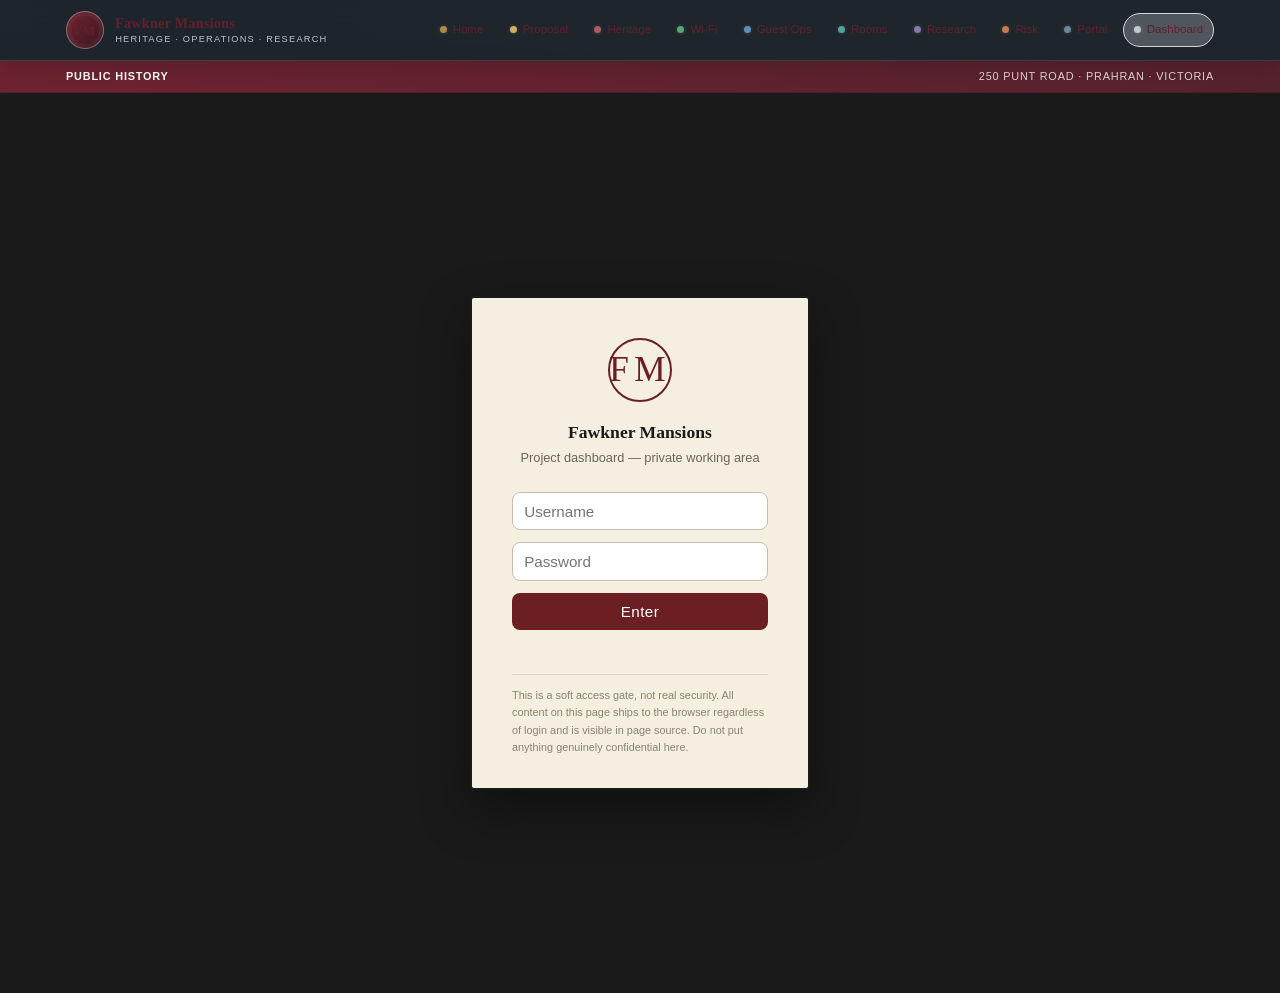
==== commit d478b541: "Apply shared Fawkner design system and navigation" ====
--- a/admin/index.html
+++ b/admin/index.html
@@ -262,6 +262,17 @@
     margin-top:1rem;
   }
 
+  .workstream-hub{max-width:920px;margin:1.2rem auto 0;padding:0 1.5rem;}
+  .wifi-headline{background:#e6f1e8;border:1px solid #b8d0be;border-left:6px solid #2d7049;padding:1.05rem 1.15rem;margin-bottom:1rem;}
+  .wifi-headline .kicker{font-size:.65rem;letter-spacing:.09em;text-transform:uppercase;color:#2d7049;font-weight:bold;}
+  .wifi-headline h2{margin:.2rem 0 .4rem;color:#235c3b;font-size:1.35rem;}
+  .wifi-headline a{display:inline-block;margin-top:.45rem;background:#235c3b;color:#fff;text-decoration:none;padding:.4rem .7rem;font-size:.78rem;border-radius:2px;}
+  .stream-grid{display:grid;grid-template-columns:repeat(auto-fit,minmax(210px,1fr));gap:.8rem;}
+  .stream-card{background:#fff;border:1px solid #d8ccac;padding:.9rem;}
+  .stream-card.heritage{border-top:5px solid #6b1f22}.stream-card.guest{border-top:5px solid #315f86}.stream-card.risk{border-top:5px solid #9a6800}.stream-card.research{border-top:5px solid #6d5a86}
+  .stream-card .marker{font-size:.62rem;text-transform:uppercase;letter-spacing:.07em;font-weight:bold;}
+  .stream-card.heritage .marker{color:#6b1f22}.stream-card.guest .marker{color:#315f86}.stream-card.risk .marker{color:#9a6800}.stream-card.research .marker{color:#6d5a86}
+  .stream-card h3{font-size:.95rem;margin:.2rem 0 .35rem}.stream-card p{font-size:.8rem;margin:.15rem 0 .7rem;color:#4d493f}.stream-card a{font-size:.76rem;color:#1a1a1a;font-weight:bold;}
   footer.foot{
     text-align:center;
     font-size:.7rem;
@@ -269,6 +280,9 @@
     padding:2rem 1rem 3rem;
   }
 </style>
+
+<link rel="stylesheet" href="../assets/fm-system.css">
+<script src="../assets/fm-navigation.js" defer></script>
 </head>
 <body>
 
@@ -304,6 +318,11 @@
     </header>
 
     <nav class="jump">
+      <a href="wifi-project.html">WiFi Project</a>
+      <a href="heritage-project.html">Heritage Project</a>
+      <a href="guest-operations.html">Guest Operations</a>
+      <a href="room-inventory-model.html">Room Model</a>
+      <a href="guest-operations-risks.html">Guest Risks</a>
       <a href="research.html">Research &amp; Development</a>
       <a href="#capabilities">Capabilities</a>
       <a href="#storyboard">Storyboard</a>
@@ -319,12 +338,31 @@
     <div class="asset-links">
       <a href="../index.html">&rarr; Public site</a>
       <a href="research.html">&rarr; Research &amp; Development</a>
+      <a href="wifi-project.html">&rarr; WiFi Project</a>
+      <a href="guest-operations.html">&rarr; Guest Operations</a>
+      <a href="guest-operations-risks.html">&rarr; Guest Risks</a>
+      <a href="heritage-project.html">&rarr; Heritage Project</a>
       <a href="../docs/proposal.html">&rarr; Polished proposal</a>
       <a href="../docs/book-mockup.html">&rarr; Book cover mockup</a>
       <a href="../docs/book-mockup-3d.html">&rarr; Interactive 3D book</a>
       <a href="../docs/send-postcard.html">&rarr; Send a postcard</a>
       <a href="../docs/project-brief.md">&rarr; Full pitch doc (.md)</a>
       <a href="../wifi-portal/index.html">&rarr; WiFi portal design</a>
+    </div>
+
+    <div class="workstream-hub">
+      <div class="wifi-headline">
+        <div class="kicker">Priority operational opportunity</div>
+        <h2>WiFi Project — guest revenue, reliable connectivity &amp; operating infrastructure</h2>
+        <div>Standalone workstream covering network design, guest-only captive portal, check-in payment integration, multi-device entitlements, permanent connectivity for TVs/cameras/sensors, and an interactive business case.</div>
+        <a href="wifi-project.html">Open full WiFi project &rarr;</a>
+      </div>
+      <div class="stream-grid">
+        <div class="stream-card heritage"><div class="marker">Heritage &amp; Legacy</div><h3>Heritage project</h3><p>Research, book, documentary, 3D/VR preservation and public history.</p><a href="heritage-project.html">Open heritage workstream &rarr;</a></div>
+        <div class="stream-card guest"><div class="marker">Guest Operations</div><h3>Booking &amp; digital check-in</h3><p>Registration, identity verification, tablet/EFTPOS hardware, access and stay records.</p><a href="guest-operations.html">Open guest operations &rarr;</a><br><a href="room-inventory-model.html">Room &amp; capacity model &rarr;</a></div>
+        <div class="stream-card risk"><div class="marker">Risk &amp; Compliance</div><h3>Guest-platform risks</h3><p>Privacy, DVS, biometrics, availability, access control and unresolved legal questions.</p><a href="guest-operations-risks.html">Open risk page &rarr;</a></div>
+        <div class="stream-card research"><div class="marker">Evidence</div><h3>Research &amp; Development</h3><p>Versioned research runs, contradictions, sources, provenance and project risk register.</p><a href="research.html">Open research system &rarr;</a></div>
+      </div>
     </div>
 
     <main>
@@ -702,6 +740,229 @@
         </div>
       </section>
 
+      <section id="guest-mgmt">
+        <h2>4b. Guest Management &amp; Digital Check-in Coordination</h2>
+
+        <p><strong>Current state analysis:</strong> The building has no guest-coordination
+        layer. Booking engines (Booking.com, etc.) send a generic check-in message.
+        Guests must manually contact management to get a door code and room number.
+        Guest records are hand-written forms (inconsistently filled, filed, or available).
+        No identity verification. No real-time occupancy tracking. No compliance-ready
+        records if authorities need them.</p>
+
+        <h3>The current Booking.com message — what's working &amp; what's broken</h3>
+
+        <p style="background:#fff9e6;padding:1rem;border-left:3px solid #a9884f;margin-bottom:1rem;font-size:.9rem;">
+        <strong>Message received:</strong> "We do not have 24 hour reception but we do
+        have a keyless entry system and we ask you to contact us on booking com or by
+        phone to management (Jeff 0401183555) to get the code for the door and your room
+        number. We also ask that you advise us of arrival time so we can assist you with
+        check in... We do have a self check out system where we ask you to simply leave
+        the key in the door of your room on exit."
+        </p>
+
+        <table class="simple">
+          <tr style="background:#f4efe0;">
+            <th>What's working (the logic)</th>
+            <th>What's broken (the risk)</th>
+          </tr>
+          <tr>
+            <td><strong>Keyless entry (door code):</strong> Eliminates key pickup friction; guests get immediate access.</td>
+            <td><strong>No accountability:</strong> Code is generic or shared; no record of which guest opened which room on which date.</td>
+          </tr>
+          <tr>
+            <td><strong>Manual contact (phone/Booking.com):</strong> Allows management to communicate directly with the guest.</td>
+            <td><strong>Inconsistent experience:</strong> Some get personalized help, others don't. No automation or follow-up. Requires guest to take action.</td>
+          </tr>
+          <tr>
+            <td><strong>Self check-out:</strong> Reduces labour; guests leave at their own pace.</td>
+            <td><strong>No check-out verification:</strong> No record of departure; no damage inspection; no key return accountability.</td>
+          </tr>
+          <tr>
+            <td><strong>Arrival time notification:</strong> Helps management prepare / know when to expect guests.</td>
+            <td><strong>Optional & unverified:</strong> Not all guests provide it. No confirmation system. No occupancy tracking.</td>
+          </tr>
+          <tr>
+            <td><strong>Caretaker on-site:</strong> Provides emergency oversight and some accountability.</td>
+            <td><strong>No coordination:</strong> Caretaker has no digital system to know who's where, when they arrived, when they left, or if they're still on-site.</td>
+          </tr>
+          <tr>
+            <td><strong>Budget accommodation positioning:</strong> Sets expectations for cost-conscious guests.</td>
+            <td><strong>No guest vetting:</strong> No identity verification means potentially problematic guests (criminals, defaulters, etc.) may be accommodated with no record.</td>
+          </tr>
+        </table>
+
+        <h3>The core problems — operational &amp; legal</h3>
+
+        <ul style="margin-left:1.2rem;font-size:.85rem;">
+          <li><strong>No guest identity verification:</strong> Who is actually in the building? Are guests who they claim to be? Is the establishment catering to people it shouldn't be? No photo ID check means no way to know.</li>
+          <li><strong>No occupancy tracking:</strong> No real-time view of which rooms are occupied, who's in them, when they arrived/left. Management is essentially blind.</li>
+          <li><strong>No check-in verification:</strong> Guest "arrives" but there's no official check-in record, no photo ID capture, no acknowledgement that they received keys or understood house rules.</li>
+          <li><strong>No guest ledger:</strong> Hand-written forms (if filled at all) are not filed consistently, not digitized, not available for reference, and not usable if authorities ask "who was staying here on date X?"</li>
+          <li><strong>No check-out accountability:</strong> Guest leaves, key goes in door. No inspection of room condition, no damage assessment, no confirmation of departure.</li>
+          <li><strong>Compliance &amp; liability risk:</strong> If a serious incident occurs (guest arrested on-site, theft involving a guest, medical emergency, etc.), the establishment cannot produce a consistent, digitized guest ledger. Authorities may have questions the building cannot answer.</li>
+          <li><strong>Bad guest experience:</strong> Guests must manually contact management, wait for response, remember a door code, remember their room number. No personalized communication, no confirmation, no clarity.</li>
+        </ul>
+
+        <h3>The better approach — digital check-in coordination layer</h3>
+
+        <p>Integrate guest management with the WiFi system and booking engine to create a
+        seamless, accountability-rich coordination layer:</p>
+
+        <table class="simple">
+          <tr style="background:#f4efe0;">
+            <th>Step</th>
+            <th>Current</th>
+            <th>Better (Digital Coordination)</th>
+          </tr>
+          <tr>
+            <td><strong>1. Booking confirmation</strong></td>
+            <td>Generic Booking.com message + manual follow-up required</td>
+            <td>Automated personalized email/SMS with check-in instructions, QR link to digital check-in form</td>
+          </tr>
+          <tr>
+            <td><strong>2. Pre-arrival verification</strong></td>
+            <td>None (guest is a name on a booking)</td>
+            <td>Guest uploads photo ID during booking or via pre-check-in link; system verifies match (against booking name)</td>
+          </tr>
+          <tr>
+            <td><strong>3. Arrival &amp; room assignment</strong></td>
+            <td>Manual phone call; guest told room number verbally; code is generic or shared</td>
+            <td>Guest checks in via digital form (arrives at X time); system auto-assigns room based on availability; generates personalized room-specific door code (valid only for that guest/room/date range)</td>
+          </tr>
+          <tr>
+            <td><strong>4. Guest record</strong></td>
+            <td>Paper form (hand-written, filed haphazardly, lost/incomplete)</td>
+            <td>Automated digital ledger: name, ID photo, booking dates, room number, check-in time, check-in signature (digital), house rules acknowledgement</td>
+          </tr>
+          <tr>
+            <td><strong>5. WiFi integration</strong></td>
+            <td>N/A</td>
+            <td><strong>Guest WiFi access = verified guest.</strong> Guest must authenticate via WiFi to access internet; authentication is tied to their guest record. Provides additional verification layer and real-time occupancy visibility.</td>
+          </tr>
+          <tr>
+            <td><strong>6. Check-out</strong></td>
+            <td>Key in door; no inspection, no checkout record</td>
+            <td>Digital checkout form: guest confirms departure time, caretaker/manager does room walkthrough, photos of condition, system records checkout time and signs off</td>
+          </tr>
+          <tr>
+            <td><strong>7. Compliance &amp; record</strong></td>
+            <td>Incomplete hand-written forms; no searchable ledger; cannot answer "who was here on date X?"</td>
+            <td>Complete digital ledger: all guest records automatically filed, searchable, exportable, ready for authorities if needed. Audit trail of every check-in/out.</td>
+          </tr>
+        </table>
+
+        <h3>The WiFi link — accountability multiplier</h3>
+
+        <p>The WiFi system becomes the check-in verification engine:</p>
+
+        <ul style="margin-left:1.2rem;font-size:.85rem;">
+          <li><strong>Verified guest = WiFi access:</strong> A guest's personalized door code works ONLY if they've completed digital check-in and uploaded ID. No check-in form? No WiFi code generated. No WiFi access without verification.</li>
+          <li><strong>Real-time occupancy:</strong> WiFi dashboard shows which room codes are active right now, which guests are currently online, when they connected. Management can see occupancy at a glance.</li>
+          <li><strong>Departure detection:</strong> Guest disconnects from WiFi or checks out digitally → room is marked vacant. Management knows instantly when to inspect.</li>
+          <li><strong>Guest contact trail:</strong> WiFi portal has guest's phone number/email from booking; if something goes wrong (room damage, missing keys, etc.), management can reach out immediately with proof of who was where.</li>
+        </ul>
+
+        <h3>Implementation roadmap</h3>
+
+        <table class="simple">
+          <tr style="background:#f4efe0;">
+            <th>Phase</th>
+            <th>Deliverable</th>
+            <th>Timeline</th>
+            <th>Tech stack</th>
+          </tr>
+          <tr>
+            <td><strong>Phase 1: Digital check-in form</strong></td>
+            <td>Web form (guest fills: name, ID upload, arrival time, contact). Form data → Google Sheets or simple database. Auto-generates room assignment + room-specific door code. Sends SMS/email to guest with code &amp; room #.</td>
+            <td>Week 1–2 (can use no-code tools: Typeform + Zapier, or simple PHP/Node.js form)</td>
+            <td>No-code (Typeform + Zapier) OR lightweight (Node.js + MongoDB)</td>
+          </tr>
+          <tr>
+            <td><strong>Phase 1b: Guest ledger integration</strong></td>
+            <td>All check-ins auto-populate a digital ledger (spreadsheet or simple database). Exportable, searchable, compliance-ready.</td>
+            <td>Week 1–2 (same as Phase 1)</td>
+            <td>Google Sheets OR simple SQL database</td>
+          </tr>
+          <tr>
+            <td><strong>Phase 2: WiFi + check-in link</strong></td>
+            <td>Captive portal checks against check-in ledger before granting access. Only guests who've checked in can get WiFi codes. Real-time occupancy dashboard in admin.</td>
+            <td>Week 3–4 (requires openNDS FAS integration &amp; ledger API)</td>
+            <td>openNDS FAS + backend API (Node.js or Python)</td>
+          </tr>
+          <tr>
+            <td><strong>Phase 3: Check-out workflow</strong></td>
+            <td>Guest submits digital checkout form; caretaker/manager inspects room via form (photos, condition notes); system archives checkout record.</td>
+            <td>Month 2 (after Phase 1–2 stable)</td>
+            <td>Extended check-in form OR separate checkout form</td>
+          </tr>
+          <tr>
+            <td><strong>Phase 3b: ID verification (advanced)</strong></td>
+            <td>Photo ID upload → OCR + face-matching to confirm guest identity. (Optional; adds security but requires compliance review.)</td>
+            <td>Month 2+ (after core flow proven)</td>
+            <td>Third-party API (AWS Rekognition, etc.) OR manual verification flag</td>
+          </tr>
+        </table>
+
+        <h3>Critical: Disaster scenario &amp; legal liability risk</h3>
+
+        <p style="background:#fff3cd;padding:1rem;border-left:4px solid #6b1f22;margin:1rem 0;font-size:.9rem;">
+        <strong style="color:#6b1f22;">In the event of a fire, earthquake, medical emergency, or other disaster,
+        inconsistent guest record-keeping creates catastrophic risks and legal exposure:</strong>
+        </p>
+
+        <ul style="margin-left:1.2rem;font-size:.85rem;background:#fff3cd;padding:1rem 1rem 1rem 2.5rem;border-radius:3px;margin-bottom:1rem;">
+          <li><strong>Accountability failure:</strong> If a fire occurs and the building evacuates,
+            emergency responders need an immediate, accurate roster of who was on-site. Hand-written,
+            incomplete forms mean you cannot reliably tell firefighters how many people should have
+            exited or who might still be missing. People may die because the building doesn't know
+            who's where.</li>
+
+          <li><strong>Regulatory &amp; criminal liability:</strong> Fire marshals, building inspectors,
+            and police will investigate. If they find inconsistent or missing guest records, the
+            establishment faces citations for inadequate occupancy tracking — a basic duty of care.
+            Failure to maintain accurate occupancy records during a disaster with fatalities can
+            result in criminal negligence charges against management.</li>
+
+          <li><strong>Civil liability (families of victims):</strong> If someone dies in a fire and
+            the building cannot account for occupants, families may sue for wrongful death under
+            premises liability. The building's inability to produce a verified guest ledger is
+            evidence of negligence — a direct liability multiplier.</li>
+
+          <li><strong>Due diligence failure:</strong> Insurance companies require proof of occupancy
+            record-keeping as a condition of fire/liability coverage. Inconsistent records mean the
+            building may be underinsured or denied coverage — leaving Dr. Nguyen personally liable
+            for damages.</li>
+
+          <li><strong>Operational/evacuation risk:</strong> In an active emergency, caretaker/staff
+            don't know which rooms are occupied, who's checked out, who never arrived. Evacuation
+            sweeps are inefficient and incomplete. People are left behind.</li>
+
+          <li><strong>Regulatory penalties &amp; operating license:</strong> A disaster investigation
+            that reveals inadequate occupancy tracking can result in fines, mandatory remediation,
+            or loss of operating license — ending the business entirely.</li>
+        </ul>
+
+        <p style="font-size:.85rem;margin-top:1rem;">
+        <strong>This is not hypothetical.</strong> A digital guest ledger is a foundational
+        safety and compliance requirement — not an enhancement. It answers the fundamental
+        question "Who is in this building right now?" in a way that hand-written forms
+        categorically cannot. In a disaster, that answer could mean the difference between a
+        successful evacuation and fatalities; between a manageable insurance claim and criminal
+        liability.
+        </p>
+
+        <p class="note" style="margin-top:1rem;"><strong>Why this matters to Dr. Nguyen:</strong>
+        You currently have no visibility into who's in the building, when they arrived, or if
+        they're still here. The paper-based guest ledger is a compliance liability. A digital
+        check-in system isn't a luxury — it's a operational necessity and a risk mitigation
+        essential. The WiFi system becomes the accountability mechanism: no verified check-in,
+        no internet access. Guest experience improves (clear, personalized communication), and
+        the building gains a complete, compliance-ready audit trail that protects you legally.</p>
+
+        <p style="margin-top:1rem;"><a href="#monetise">→ Continue to monetisation ideas</a></p>
+      </section>
+
       <section id="monetise">
         <h2>5. Monetisation ideas</h2>
         <table class="simple">
@@ -1034,6 +1295,314 @@
             <td>Month 2 (handed to ChatGPT for build)</td>
           </tr>
         </table>
+
+        <h3>Backend management dashboard — billing, transparency & accountability</h3>
+
+        <p>The captive-portal system is designed to integrate with a backend
+        management dashboard accessible from this admin interface, providing
+        full visibility and control:</p>
+
+        <table class="simple">
+          <tr style="background:#f4efe0;">
+            <th>Capability</th>
+            <th>Benefit</th>
+          </tr>
+          <tr>
+            <td><strong>Real-time usage tracking</strong></td>
+            <td>See active users, data consumed, connection quality per guest/device. Identify patterns, peak times, and infrastructure gaps.</td>
+          </tr>
+          <tr>
+            <td><strong>Billing ledger</strong></td>
+            <td>Complete record of every transaction: voucher redemptions, card payments, refunds, chargebacks. Automated reconciliation with payment gateway.</td>
+          </tr>
+          <tr>
+            <td><strong>Guest register</strong></td>
+            <td>Correlate WiFi access with room bookings, guest names, check-in/out times. Build usage profiles and repeat-guest recognition.</td>
+          </tr>
+          <tr>
+            <td><strong>Revenue dashboard</strong></td>
+            <td>Daily/weekly/monthly totals; profit after Starlink cost; per-room revenue; take-up rate trending. Export for accounting.</td>
+          </tr>
+          <tr>
+            <td><strong>Transparency & compliance</strong></td>
+            <td>Audit trail of all transactions and access grants. GDPR/privacy-compliant logging (no content snooping, only metadata). Demonstrable accountability for payment processing.</td>
+          </tr>
+        </table>
+
+        <p class="note" style="margin-top:.75rem;">This backend is designed to be
+        managed entirely through this admin dashboard — no SSH into the router,
+        no manual log parsing. Full control and visibility, delegable to staff
+        without technical expertise.</p>
+
+        <h3>Guest experience & service enhancements</h3>
+
+        <p>Reliable, high-speed WiFi unlocks services guests now expect as
+        standard:</p>
+
+        <ul style="margin-left:1.2rem;font-size:.85rem;">
+          <li><strong>Smart TV streaming services:</strong> Guest rooms with smart
+            TVs (Samsung, LG, Sony, etc.) can now reliably connect to Netflix,
+            YouTube, Spotify, and other streaming platforms. This is now the
+            baseline expectation in hospitality — its absence is noticed and
+            negatively impacts reviews and repeat bookings.</li>
+          <li><strong>Guest devices:</strong> Smartphones, tablets, laptops can
+            use standard services (email, video calls, banking, shopping) without
+            buffering or dropouts. Work-from-room guests can have video meetings
+            without fear of disconnection.</li>
+          <li><strong>Perceived quality:</strong> Reliable connectivity makes the
+            property feel modern, professional, and well-maintained. It's often
+            the first thing guests test and judge.</li>
+        </ul>
+
+        <h3>Security infrastructure & operational visibility</h3>
+
+        <p>This is the foundational intervention that enables the building's
+        security future:</p>
+
+        <ul style="margin-left:1.2rem;font-size:.85rem;">
+          <li><strong>CCTV & camera monitoring:</strong> Security cameras
+            currently cannot reliably transmit footage to cloud storage or
+            streaming services due to lack of connectivity. With WiFi, cameras
+            can upload real-time feeds to AWS S3, Dropbox, or a dedicated NVR.
+            Dr. Nguyen can monitor the building from his laptop or phone,
+            anywhere, anytime.</li>
+          <li><strong>Environmental sensors:</strong> Temperature, humidity,
+            occupancy, and intrusion sensors can now report to a central
+            dashboard. Alerts can trigger SMS/email if something is amiss.</li>
+          <li><strong>Risk mitigation:</strong> From reactive (discovering a
+            problem after the fact) to proactive (spotting issues in real-time,
+            alerting staff immediately). This reduces downtime, theft risk,
+            vandalism, and emergency response time.</li>
+          <li><strong>Peace of mind:</strong> Dr. Nguyen has visibility of the
+            building 24/7 without being physically present. This is not just
+            operational — it's psychological reassurance.</li>
+        </ul>
+
+        <h3>Guest-only captive portal, permanent equipment &amp; check-in payment</h3>
+        <p><strong>Guest-only captive portal:</strong> the captive portal is the web page a guest sees after joining the guest SSID. It validates a paid/authorised guest entitlement before internet access is opened. It is <strong>not</strong> used by smart TVs, CCTV cameras, sensors, reception devices or other fixed equipment; those are connected permanently to separate managed networks.</p>
+        <p>At digital check-in, guests can optionally buy unlimited WiFi for <strong>A$6 / 1 night, A$10 / 2 nights, A$13 / 3 nights, A$22 / 7 days, or A$55 / month</strong>. The current Lenovo tablet candidate does not provide NFC, so the preferred card-present pattern is a separate integrated EFTPOS terminal (for example Square Terminal via Terminal API or Tyro integrated EFTPOS). Payment success is fed back to the Fawkner backend, which creates a multi-device token tied to the guest, booking and room.</p>
+        <p><a href="wifi-project.html"><strong>Open the full WiFi project page →</strong></a> &nbsp;|&nbsp; <a href="guest-operations.html">See check-in/EFTPOS integration →</a></p>
+
+        <h3>Business case — interactive scenarios</h3>
+
+        <p style="margin-bottom:1rem;">Use the calculator below to model
+        different scenarios based on your own assumptions about occupancy and
+        take-up rate. Default values are conservative (15% room-night WiFi
+        take-up); adjust upward based on your trial experience.</p>
+
+        <style>
+          .wifi-calculator{
+            background:#f4efe0;
+            border:1px solid #a9884f;
+            padding:1.2rem;
+            border-radius:3px;
+            margin:1rem 0;
+            font-size:.85rem;
+          }
+          .calc-row{
+            display:grid;
+            grid-template-columns:1fr 1fr;
+            gap:1rem;
+            margin-bottom:.8rem;
+            align-items:center;
+          }
+          .calc-row label{
+            font-weight:bold;
+            color:#1a1a1a;
+          }
+          .calc-row input, .calc-row select{
+            padding:.4rem;
+            border:1px solid #c9bfa7;
+            border-radius:2px;
+            font-size:.8rem;
+          }
+          .calc-buttons{
+            display:flex;
+            gap:.5rem;
+            margin-bottom:1rem;
+            flex-wrap:wrap;
+          }
+          .calc-buttons button{
+            padding:.4rem .8rem;
+            background:#1a1a1a;
+            color:#f4efe0;
+            border:none;
+            border-radius:2px;
+            cursor:pointer;
+            font-size:.75rem;
+            font-weight:bold;
+          }
+          .calc-buttons button:hover{
+            background:#6b1f22;
+          }
+          .calc-results{
+            display:grid;
+            grid-template-columns:1fr 1fr;
+            gap:.8rem;
+            background:#fff;
+            padding:1rem;
+            border:1px solid #e0d5c7;
+            border-radius:2px;
+            margin-top:1rem;
+          }
+          .calc-result-box{
+            padding:.6rem;
+            border-bottom:2px solid #a9884f;
+          }
+          .calc-result-label{
+            font-size:.7rem;
+            color:#6b6558;
+            text-transform:uppercase;
+            letter-spacing:.05em;
+            margin-bottom:.3rem;
+          }
+          .calc-result-value{
+            font-size:1.3rem;
+            font-weight:bold;
+            color:#1a1a1a;
+            font-family:monospace;
+          }
+          .calc-scenario-title{
+            font-weight:bold;
+            color:#6b1f22;
+            margin-top:1.2rem;
+            margin-bottom:.4rem;
+            font-size:.9rem;
+          }
+        </style>
+
+        <div class="wifi-calculator">
+          <style>
+            .wifi-calculator .calc-row{grid-template-columns:minmax(165px,1.1fr) minmax(180px,1fr) auto;}
+            .wifi-calculator .calc-results{grid-template-columns:repeat(auto-fit,minmax(170px,1fr));}
+          </style>
+          <div class="calc-scenario-title">Configure your scenario:</div>
+
+          <div class="calc-row">
+            <label for="rooms">Total rooms:</label>
+            <input type="number" id="rooms" value="30" min="1" max="150">
+            <span></span>
+          </div>
+
+          <div class="calc-row">
+            <label for="usable-rooms">Usable / sellable rooms:</label>
+            <input type="range" id="usable-rooms" value="30" min="1" max="30" style="cursor:pointer;">
+            <span id="usable-rooms-display">30</span>
+          </div>
+
+          <div class="calc-row">
+            <label for="occupancy">Avg. occupancy rate (%):</label>
+            <input type="range" id="occupancy" value="60" min="0" max="100" style="cursor:pointer;">
+            <span id="occupancy-display">60%</span>
+          </div>
+
+          <div class="calc-row">
+            <label for="wifitake">WiFi take-up rate (%):</label>
+            <input type="range" id="wifitake" value="35" min="0" max="100" style="cursor:pointer;">
+            <span id="wifitake-display">35%</span>
+          </div>
+
+          <div class="calc-row">
+            <label for="avgstay">Avg. stay length:</label>
+            <input type="range" id="avgstay" value="2" min="1" max="30" style="cursor:pointer;">
+            <span id="avgstay-display">2 nights</span>
+          </div>
+
+          <div class="calc-row">
+            <label for="avgplan">Avg. WiFi package purchased:</label>
+            <select id="avgplan">
+              <option value="6">1 night — A$6</option>
+              <option value="10" selected>2 nights — A$10</option>
+              <option value="13">3 nights — A$13</option>
+              <option value="22">7 days — A$22</option>
+              <option value="55">1 month — A$55</option>
+            </select>
+            <span></span>
+          </div>
+
+          <div class="calc-row">
+            <label for="networkcost">Monthly network/backhaul cost:</label>
+            <input type="number" id="networkcost" value="110" min="0">
+            <span>A$/mo</span>
+          </div>
+
+          <div class="calc-row">
+            <label for="setupcost">One-off setup cost:</label>
+            <input type="number" id="setupcost" value="1500" min="0" step="50">
+            <span>A$</span>
+          </div>
+
+          <div class="calc-buttons">
+            <button onclick="setScenario(30,24,50,20,2,10,'Conservative')">📊 Conservative</button>
+            <button onclick="setScenario(30,27,60,35,2,10,'Working case')">📈 Working case</button>
+            <button onclick="setScenario(30,30,75,55,3,13,'High take-up')">🚀 High take-up</button>
+          </div>
+
+          <button onclick="calculateWiFi()" style="background:#a9884f;color:#1a1a1a;padding:.6rem 1.2rem;font-size:.85rem;cursor:pointer;border:none;border-radius:2px;font-weight:bold;width:100%;">Calculate</button>
+
+          <div class="calc-results">
+            <div class="calc-result-box"><div class="calc-result-label">Usable inventory</div><div class="calc-result-value" id="usable-share">100%</div></div>
+            <div class="calc-result-box"><div class="calc-result-label">Occupied room-nights / month</div><div class="calc-result-value" id="occupied-nights">0</div></div>
+            <div class="calc-result-box"><div class="calc-result-label">Estimated WiFi purchases / month</div><div class="calc-result-value" id="wifi-purchases">0</div></div>
+            <div class="calc-result-box"><div class="calc-result-label">Monthly WiFi gross revenue</div><div class="calc-result-value" id="gross-revenue">A$0</div></div>
+            <div class="calc-result-box"><div class="calc-result-label">Network/backhaul cost</div><div class="calc-result-value" id="starlink-cost">–A$110</div></div>
+            <div class="calc-result-box"><div class="calc-result-label">Net before payment fees/tax</div><div class="calc-result-value" id="net-profit">A$0</div></div>
+            <div class="calc-result-box"><div class="calc-result-label">Annual net before fees/tax</div><div class="calc-result-value" id="annual-profit">A$0</div></div>
+            <div class="calc-result-box"><div class="calc-result-label">Indicative setup payback</div><div class="calc-result-value" id="payback">—</div></div>
+          </div>
+        </div>
+
+        <script>
+          function calculateWiFi(){
+            const rooms=Math.max(1,parseInt(document.getElementById('rooms').value)||1);
+            const usableEl=document.getElementById('usable-rooms');
+            usableEl.max=rooms;
+            if((parseInt(usableEl.value)||1)>rooms) usableEl.value=rooms;
+            const usable=Math.max(1,parseInt(usableEl.value)||1);
+            const occupancy=parseInt(document.getElementById('occupancy').value)||0;
+            const wifitake=parseInt(document.getElementById('wifitake').value)||0;
+            const avgstay=Math.max(1,parseInt(document.getElementById('avgstay').value)||1);
+            const avgplan=parseFloat(document.getElementById('avgplan').value)||0;
+            const networkcost=parseFloat(document.getElementById('networkcost').value)||0;
+            const setupcost=parseFloat(document.getElementById('setupcost').value)||0;
+
+            const occupied=usable*30*occupancy/100;
+            const purchases=(occupied/avgstay)*wifitake/100;
+            const gross=purchases*avgplan;
+            const net=gross-networkcost;
+            const annual=net*12;
+
+            document.getElementById('usable-rooms-display').textContent=usable;
+            document.getElementById('occupancy-display').textContent=occupancy+'%';
+            document.getElementById('wifitake-display').textContent=wifitake+'%';
+            document.getElementById('avgstay-display').textContent=avgstay+(avgstay===1?' night':' nights');
+            document.getElementById('usable-share').textContent=Math.round(usable/rooms*100)+'% ('+usable+'/'+rooms+')';
+            document.getElementById('occupied-nights').textContent=Math.round(occupied);
+            document.getElementById('wifi-purchases').textContent=purchases.toFixed(1);
+            document.getElementById('gross-revenue').textContent='A$'+Math.round(gross);
+            document.getElementById('starlink-cost').textContent='–A$'+Math.round(networkcost);
+            document.getElementById('net-profit').textContent='A$'+Math.round(net);
+            document.getElementById('annual-profit').textContent='A$'+Math.round(annual);
+            document.getElementById('payback').textContent=net>0?(setupcost/net).toFixed(1)+' months':'—';
+          }
+          function setScenario(r,u,o,w,s,p,name){
+            document.getElementById('rooms').value=r;
+            document.getElementById('usable-rooms').max=r;
+            document.getElementById('usable-rooms').value=u;
+            document.getElementById('occupancy').value=o;
+            document.getElementById('wifitake').value=w;
+            document.getElementById('avgstay').value=s;
+            document.getElementById('avgplan').value=p;
+            calculateWiFi();
+          }
+          ['rooms','usable-rooms','occupancy','wifitake','avgstay','avgplan','networkcost','setupcost'].forEach(function(id){
+            document.getElementById(id).addEventListener('input',calculateWiFi);
+          });
+          calculateWiFi();
+        </script>
+
+        <p class="note" style="margin-top:1rem;"><strong>Use the calculator as scenario modelling, not a forecast.</strong>
+        The economics now distinguish total rooms from usable/sellable inventory and convert occupied room-nights into estimated stays before applying WiFi take-up. Payment fees, refunds, tax, support, access-point maintenance and other operating costs are not yet included.</p>
 
         <p class="note" style="margin-top:.75rem;"><strong>Why this matters to Dr. Nguyen:</strong>
         Given your networking background, you'll recognize this as a straightforward
--- a/assets/fm-system.css
+++ b/assets/fm-system.css
@@ -0,0 +1,281 @@
+/* Fawkner Mansions shared project design system — screen UI only */
+:root{
+  --fm-ink:#17202a;
+  --fm-ink-2:#24313b;
+  --fm-cream:#f7f2e7;
+  --fm-paper:#fffdf8;
+  --fm-sand:#e9dfcc;
+  --fm-line:#d5c9b4;
+  --fm-muted:#70695f;
+  --fm-oxblood:#6f2330;
+  --fm-brass:#b18a4a;
+  --fm-forest:#246149;
+  --fm-blue:#315f86;
+  --fm-violet:#65547d;
+  --fm-teal:#357477;
+  --fm-risk:#9a5d17;
+  --fm-red:#923845;
+  --fm-shadow:0 14px 40px rgba(31,35,33,.09);
+  --fm-radius:16px;
+  --fm-accent:var(--fm-oxblood);
+  --fm-accent-soft:#f3e7e9;
+}
+html{scroll-behavior:smooth;}
+body.fm-shell{
+  margin:0;
+  background:
+    radial-gradient(circle at 15% 0%, rgba(177,138,74,.10), transparent 28rem),
+    linear-gradient(180deg,#f4efe5 0,#ede5d7 100%);
+  color:var(--fm-ink);
+  font-family:Inter,ui-sans-serif,-apple-system,BlinkMacSystemFont,"Segoe UI",Roboto,Arial,sans-serif;
+  line-height:1.6;
+}
+body.fm-shell.fm-theme-heritage{--fm-accent:var(--fm-oxblood);--fm-accent-soft:#f4e8ea;}
+body.fm-shell.fm-theme-wifi{--fm-accent:var(--fm-forest);--fm-accent-soft:#e5f1e9;}
+body.fm-shell.fm-theme-guest{--fm-accent:var(--fm-blue);--fm-accent-soft:#e5edf5;}
+body.fm-shell.fm-theme-risk{--fm-accent:var(--fm-red);--fm-accent-soft:#f5e5e7;}
+body.fm-shell.fm-theme-research{--fm-accent:var(--fm-violet);--fm-accent-soft:#ece8f2;}
+body.fm-shell.fm-theme-rooms{--fm-accent:var(--fm-teal);--fm-accent-soft:#e5f0ef;}
+body.fm-shell.fm-theme-proposal{--fm-accent:var(--fm-brass);--fm-accent-soft:#f4ecdc;}
+body.fm-shell.fm-theme-public{--fm-accent:var(--fm-oxblood);--fm-accent-soft:#f4e8ea;}
+
+#fm-global-nav{
+  position:sticky;
+  top:0;
+  z-index:1000;
+  border-bottom:1px solid rgba(255,255,255,.12);
+  background:rgba(21,29,36,.96);
+  backdrop-filter:blur(14px);
+  box-shadow:0 7px 24px rgba(0,0,0,.16);
+}
+.fm-nav-inner{
+  max-width:1180px;
+  margin:0 auto;
+  padding:.7rem 1rem;
+  display:flex;
+  align-items:center;
+  gap:1rem;
+}
+.fm-brand{
+  display:flex;
+  align-items:center;
+  gap:.7rem;
+  color:#fff;
+  text-decoration:none;
+  flex:0 0 auto;
+}
+.fm-brand-mark{
+  width:38px;height:38px;
+  display:grid;place-items:center;
+  border:1px solid rgba(255,255,255,.35);
+  border-radius:50%;
+  font:700 .82rem/1 Georgia,serif;
+  letter-spacing:.08em;
+  background:linear-gradient(135deg,var(--fm-oxblood),#3b1720);
+  box-shadow:inset 0 0 0 4px rgba(255,255,255,.04);
+}
+.fm-brand-copy{display:flex;flex-direction:column;line-height:1.12}
+.fm-brand-copy strong{font:600 .86rem/1.15 Georgia,serif;letter-spacing:.035em}
+.fm-brand-copy span{font-size:.58rem;text-transform:uppercase;letter-spacing:.13em;color:#b9c2c8;margin-top:.16rem}
+.fm-nav-scroll{
+  margin-left:auto;
+  display:flex;
+  align-items:center;
+  gap:.28rem;
+  overflow-x:auto;
+  scrollbar-width:none;
+  padding-bottom:1px;
+}
+.fm-nav-scroll::-webkit-scrollbar{display:none}
+.fm-nav-link{
+  --nav-color:#8da0ad;
+  display:inline-flex;
+  align-items:center;
+  gap:.38rem;
+  flex:0 0 auto;
+  text-decoration:none;
+  color:#d9e0e4;
+  font-size:.72rem;
+  padding:.42rem .62rem;
+  border:1px solid transparent;
+  border-radius:999px;
+  white-space:nowrap;
+  transition:.15s ease;
+}
+.fm-nav-link::before{content:"";width:7px;height:7px;border-radius:50%;background:var(--nav-color);box-shadow:0 0 0 2px rgba(255,255,255,.04)}
+.fm-nav-link:hover{background:rgba(255,255,255,.07);color:#fff}
+.fm-nav-link.active{color:#fff;border-color:color-mix(in srgb,var(--nav-color) 70%, white 30%);background:color-mix(in srgb,var(--nav-color) 30%, transparent)}
+.fm-nav-home{--nav-color:var(--fm-brass)}
+.fm-nav-proposal{--nav-color:#d3ad62}
+.fm-nav-heritage{--nav-color:#b45765}
+.fm-nav-wifi{--nav-color:#56a676}
+.fm-nav-guest{--nav-color:#5c91bf}
+.fm-nav-rooms{--nav-color:#54a0a1}
+.fm-nav-research{--nav-color:#8a75a7}
+.fm-nav-risk{--nav-color:#c97a48}
+.fm-nav-portal{--nav-color:#6d8798}
+.fm-nav-dashboard{--nav-color:#c2c8cc}
+
+.fm-page-ribbon{
+  background:linear-gradient(90deg,var(--fm-accent),color-mix(in srgb,var(--fm-accent) 72%,#17202a));
+  color:#fff;
+  border-bottom:1px solid rgba(0,0,0,.18);
+}
+.fm-page-ribbon-inner{
+  max-width:1180px;margin:auto;padding:.42rem 1rem;
+  display:flex;justify-content:space-between;gap:1rem;align-items:center;
+  font-size:.68rem;letter-spacing:.075em;text-transform:uppercase;
+}
+.fm-page-ribbon strong{font-weight:700}
+.fm-page-ribbon span{opacity:.82}
+
+body.fm-shell:not(.fm-portal) > header:not(#fm-global-nav),
+body.fm-shell:not(.fm-portal) header.topbar,
+body.fm-shell:not(.fm-portal) header.site-header{
+  background:linear-gradient(135deg,#fffdf8,#f2eadc)!important;
+  color:var(--fm-ink)!important;
+  border-bottom:1px solid var(--fm-line)!important;
+  box-shadow:none!important;
+}
+body.fm-shell:not(.fm-portal) header.topbar,
+body.fm-shell:not(.fm-portal) > header:not(#fm-global-nav){
+  padding:1.35rem 1.5rem!important;
+}
+body.fm-shell:not(.fm-portal) h1,
+body.fm-shell:not(.fm-portal) h2,
+body.fm-shell:not(.fm-portal) h3,
+body.fm-shell:not(.fm-portal) h4{
+  font-family:Georgia,"Times New Roman",serif;
+}
+body.fm-shell:not(.fm-portal) h2{color:var(--fm-accent)!important}
+body.fm-shell:not(.fm-portal) main{
+  width:min(1120px,calc(100% - 2rem));
+  max-width:1120px!important;
+  margin:0 auto!important;
+}
+body.fm-shell:not(.fm-portal) section{
+  scroll-margin-top:7rem;
+}
+body.fm-shell:not(.fm-portal) .hero{
+  border-radius:var(--fm-radius)!important;
+  border:1px solid var(--fm-line)!important;
+  border-top:6px solid var(--fm-accent)!important;
+  background:
+    linear-gradient(135deg,rgba(255,255,255,.96),rgba(255,250,240,.93)),
+    var(--fm-paper)!important;
+  box-shadow:var(--fm-shadow);
+}
+body.fm-shell:not(.fm-portal) .card,
+body.fm-shell:not(.fm-portal) .book-card,
+body.fm-shell:not(.fm-portal) .run,
+body.fm-shell:not(.fm-portal) .wifi-calculator,
+body.fm-shell:not(.fm-portal) .calc{
+  border-radius:12px!important;
+  border-color:var(--fm-line)!important;
+  box-shadow:0 7px 22px rgba(42,43,37,.055);
+}
+body.fm-shell:not(.fm-portal) .card{
+  border-top:4px solid var(--fm-accent)!important;
+}
+body.fm-shell:not(.fm-portal) table{
+  border-collapse:separate!important;
+  border-spacing:0!important;
+  border:1px solid var(--fm-line)!important;
+  border-radius:10px;
+  overflow:hidden;
+  background:#fff;
+}
+body.fm-shell:not(.fm-portal) table th{
+  background:var(--fm-accent-soft)!important;
+  color:var(--fm-ink)!important;
+}
+body.fm-shell:not(.fm-portal) table th,
+body.fm-shell:not(.fm-portal) table td{
+  border-color:#ded6c8!important;
+}
+body.fm-shell:not(.fm-portal) a{color:color-mix(in srgb,var(--fm-accent) 86%,#111 14%)}
+body.fm-shell:not(.fm-portal) .btn,
+body.fm-shell:not(.fm-portal) button:not(.tab):not(#logout-btn){
+  border-radius:8px!important;
+}
+body.fm-shell:not(.fm-portal) .note{
+  border-radius:10px!important;
+  border-left:4px solid var(--fm-brass)!important;
+  border-top:1px solid #eadcc0!important;
+  border-right:1px solid #eadcc0!important;
+  border-bottom:1px solid #eadcc0!important;
+  background:#fff8e8!important;
+}
+body.fm-shell:not(.fm-portal) input,
+body.fm-shell:not(.fm-portal) select,
+body.fm-shell:not(.fm-portal) textarea{
+  border-radius:8px!important;
+  border:1px solid #cbbfae!important;
+  background:#fff!important;
+}
+body.fm-shell:not(.fm-portal) input[type="range"]{accent-color:var(--fm-accent)}
+
+.fm-workstream-band{
+  display:grid;
+  grid-template-columns:repeat(4,minmax(0,1fr));
+  gap:.75rem;
+  margin:1rem 0 1.5rem;
+}
+.fm-workstream-card{
+  min-height:116px;
+  padding:.9rem;
+  border-radius:12px;
+  color:#fff!important;
+  text-decoration:none!important;
+  display:flex;flex-direction:column;justify-content:flex-end;
+  position:relative;overflow:hidden;
+  box-shadow:0 10px 24px rgba(0,0,0,.10);
+}
+.fm-workstream-card::after{content:"";position:absolute;right:-28px;top:-28px;width:100px;height:100px;border-radius:50%;background:rgba(255,255,255,.09)}
+.fm-workstream-card small{font-size:.6rem;letter-spacing:.1em;text-transform:uppercase;opacity:.8}
+.fm-workstream-card strong{font:600 1.02rem/1.2 Georgia,serif;margin-top:.25rem}
+.fm-workstream-card.heritage{background:linear-gradient(145deg,#7c2c38,#531a24)}
+.fm-workstream-card.wifi{background:linear-gradient(145deg,#2e7555,#1d4f3a)}
+.fm-workstream-card.guest{background:linear-gradient(145deg,#3975a5,#244e70)}
+.fm-workstream-card.research{background:linear-gradient(145deg,#75608f,#524368)}
+
+body.fm-shell.fm-portal #fm-global-nav{
+  position:relative;
+  background:#0d1720;
+}
+body.fm-shell.fm-portal .fm-nav-scroll .fm-nav-link:not(.fm-nav-home):not(.fm-nav-portal){display:none}
+body.fm-shell.fm-portal .fm-page-ribbon{display:none}
+
+@media(max-width:900px){
+  .fm-brand-copy span{display:none}
+  .fm-workstream-band{grid-template-columns:repeat(2,minmax(0,1fr))}
+}
+@media(max-width:650px){
+  .fm-nav-inner{padding:.55rem .7rem;gap:.65rem}
+  .fm-brand-mark{width:34px;height:34px}
+  .fm-brand-copy strong{font-size:.77rem}
+  .fm-nav-link{font-size:.68rem;padding:.38rem .54rem}
+  .fm-page-ribbon-inner{padding:.38rem .75rem}
+  .fm-page-ribbon span{display:none}
+  body.fm-shell:not(.fm-portal) main{width:min(100% - 1rem,1120px)}
+  .fm-workstream-band{grid-template-columns:1fr}
+}
+@media print{
+  #fm-global-nav,.fm-page-ribbon,.fm-screen-only{display:none!important}
+  body.fm-shell{background:#fff!important}
+}
+
+/* Retire legacy top-level navigation in favour of the shared project nav */
+body.fm-shell:not(.fm-portal) > nav{display:none!important}
+body.fm-shell:not(.fm-portal) .site-nav-strip{display:none!important}
+body.fm-shell:not(.fm-portal) header.site-header{display:none!important}
+/* Keep the dashboard's internal section-jump navigation */
+body.fm-shell #dashboard nav.jump{display:flex!important;position:sticky;top:62px;z-index:20}
+/* Secondary page headers become editorial title bands below the shared navigation */
+body.fm-shell:not(.fm-portal) > header:not(.site-header):not(#fm-global-nav){
+  margin:0;
+}
+body.fm-shell:not(.fm-portal) > header:not(.site-header):not(#fm-global-nav) > div{
+  max-width:1120px!important;
+  margin:0 auto!important;
+}
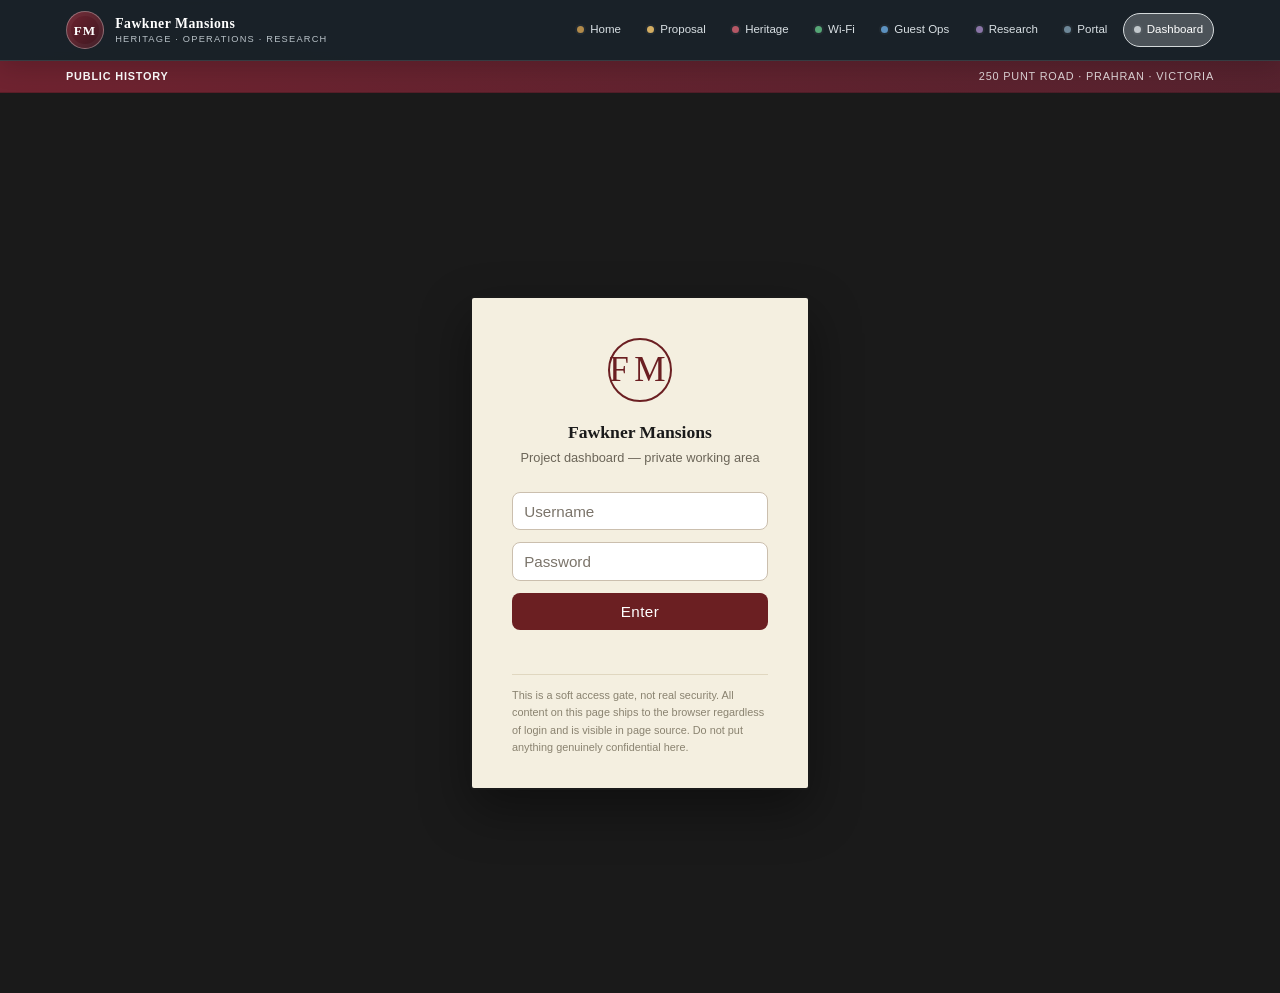
==== commit 0b63e20e: "Simplify site structure: merge risk page into guest ops, room model into WiFi Reduces the admin nav " ====
--- a/admin/index.html
+++ b/admin/index.html
@@ -321,8 +321,7 @@
       <a href="wifi-project.html">WiFi Project</a>
       <a href="heritage-project.html">Heritage Project</a>
       <a href="guest-operations.html">Guest Operations</a>
-      <a href="room-inventory-model.html">Room Model</a>
-      <a href="guest-operations-risks.html">Guest Risks</a>
+      <a href="guest-operations.html#risks">Guest Risks</a>
       <a href="research.html">Research &amp; Development</a>
       <a href="#capabilities">Capabilities</a>
       <a href="#storyboard">Storyboard</a>
@@ -340,7 +339,6 @@
       <a href="research.html">&rarr; Research &amp; Development</a>
       <a href="wifi-project.html">&rarr; WiFi Project</a>
       <a href="guest-operations.html">&rarr; Guest Operations</a>
-      <a href="guest-operations-risks.html">&rarr; Guest Risks</a>
       <a href="heritage-project.html">&rarr; Heritage Project</a>
       <a href="../docs/proposal.html">&rarr; Polished proposal</a>
       <a href="../docs/book-mockup.html">&rarr; Book cover mockup</a>
@@ -354,13 +352,12 @@
       <div class="wifi-headline">
         <div class="kicker">Priority operational opportunity</div>
         <h2>WiFi Project — guest revenue, reliable connectivity &amp; operating infrastructure</h2>
-        <div>Standalone workstream covering network design, guest-only captive portal, check-in payment integration, multi-device entitlements, permanent connectivity for TVs/cameras/sensors, and an interactive business case.</div>
+        <div>Standalone workstream covering network design, guest-only captive portal, check-in payment integration, multi-device entitlements, permanent connectivity for TVs/cameras/sensors, room/capacity modelling and an interactive business case.</div>
         <a href="wifi-project.html">Open full WiFi project &rarr;</a>
       </div>
       <div class="stream-grid">
         <div class="stream-card heritage"><div class="marker">Heritage &amp; Legacy</div><h3>Heritage project</h3><p>Research, book, documentary, 3D/VR preservation and public history.</p><a href="heritage-project.html">Open heritage workstream &rarr;</a></div>
-        <div class="stream-card guest"><div class="marker">Guest Operations</div><h3>Booking &amp; digital check-in</h3><p>Registration, identity verification, tablet/EFTPOS hardware, access and stay records.</p><a href="guest-operations.html">Open guest operations &rarr;</a><br><a href="room-inventory-model.html">Room &amp; capacity model &rarr;</a></div>
-        <div class="stream-card risk"><div class="marker">Risk &amp; Compliance</div><h3>Guest-platform risks</h3><p>Privacy, DVS, biometrics, availability, access control and unresolved legal questions.</p><a href="guest-operations-risks.html">Open risk page &rarr;</a></div>
+        <div class="stream-card guest"><div class="marker">Guest Operations</div><h3>Booking, check-in &amp; risk</h3><p>Registration, identity verification, tablet/EFTPOS hardware, access, stay records and the full risk/compliance matrix.</p><a href="guest-operations.html">Open guest operations &rarr;</a></div>
         <div class="stream-card research"><div class="marker">Evidence</div><h3>Research &amp; Development</h3><p>Versioned research runs, contradictions, sources, provenance and project risk register.</p><a href="research.html">Open research system &rarr;</a></div>
       </div>
     </div>
@@ -991,645 +988,14 @@
           heritage publications.</td></tr>
         </table>
 
-        <h2>5. Paid guest WiFi — technical & business case</h2>
-
-        <p>Not part of the heritage pitch — a distinct, high-margin revenue
-        stream for the owners. The building currently has no guest WiFi, and
-        evidence (from the user's experiment repeating Alfred Hospital's guest
-        network without a password in the hotel foyer) shows substantial organic
-        demand: many guests connected immediately. With proper coverage,
-        payment options, and pricing, this becomes a reliable additional income
-        stream while solving a major service gap and enabling future security
-        infrastructure.</p>
-
-        <h3>Why this matters</h3>
-        <p>WiFi has become essential. Guests expect it; lack of it is a
-        competitive disadvantage. Beyond guest satisfaction, reliable building-wide
-        connectivity enables:</p>
-        <ul style="margin-left:1.2rem;font-size:.85rem;">
-          <li><strong>Security infrastructure:</strong> CCTV, motion sensors,
-            environmental monitors, and emergency systems requiring reliable
-            network connectivity can finally be deployed reliably.</li>
-          <li><strong>Operational efficiency:</strong> Property management,
-            guest services, and staff coordination benefit from consistent network
-            access.</li>
-          <li><strong>Revenue:</strong> At ~30 rooms, modest take-up rates
-            generate meaningful cash flow with minimal ongoing labour.</li>
-        </ul>
-
-        <h3>Connectivity model — Starlink backhaul</h3>
-        <p>The building has an existing Starlink satellite dish providing
-        primary WAN uplink. Starlink offers tiered residential plans for
-        Australian addresses:</p>
-
-        <table class="simple">
-          <tr style="background:#f4efe0;">
-            <th style="font-weight:bold;">Plan</th>
-            <th>Speed</th>
-            <th>Cost/month</th>
-            <th>Use case</th>
-          </tr>
-          <tr>
-            <td><strong>Residential — 100 Mbps</strong></td>
-            <td>~100 Mbps down</td>
-            <td><strong>A$75</strong></td>
-            <td>Essential WiFi for ~30 rooms; basic web, email, streaming.</td>
-          </tr>
-          <tr>
-            <td><strong>Residential — 200 Mbps</strong></td>
-            <td>~200 Mbps down</td>
-            <td><strong>A$110</strong></td>
-            <td>Recommended tier. Comfortable for multi-device guest use + IoT
-              sensors.</td>
-          </tr>
-          <tr>
-            <td><strong>Residential — Max</strong></td>
-            <td>~500+ Mbps down</td>
-            <td><strong>A$150</strong></td>
-            <td>Future-proof; supports video conferencing, media production,
-              large file transfers.</td>
-          </tr>
-        </table>
-
-        <p class="note" style="margin-top:.75rem;"><strong>Recommendation:</strong>
-        Start with the 200 Mbps plan (A$110/month). With 30 rooms at typical
-        occupancy, even 25% concurrent usage (7-8 devices) sees no perceptible
-        latency. At 50% take-up and A$5/day, the Starlink cost is covered in
-        5 days of the month.</p>
-
-        <h3>Technical architecture — OpenWrt + openNDS captive portal</h3>
-
-        <p style="margin-bottom:1rem;">The network topology handles three traffic
-        flows: (1) Starlink WAN → (2) secure building LAN (property
-        management, security systems, resident IoT) → (3) guest WiFi with
-        authenticated, metered access.</p>
-
-        <div class="arch-diagram">
-          <svg viewBox="0 0 900 500" role="img" aria-label="WiFi hotspot technical architecture — Starlink backhaul, router mesh, captive portal">
-            <defs>
-              <marker id="arrow" markerWidth="8" markerHeight="8" refX="6" refY="3" orient="auto">
-                <path d="M0,0 L6,3 L0,6 Z" fill="#6b6558"/>
-              </marker>
-              <marker id="arrow-red" markerWidth="8" markerHeight="8" refX="6" refY="3" orient="auto">
-                <path d="M0,0 L6,3 L0,6 Z" fill="#6b1f22"/>
-              </marker>
-            </defs>
-
-            <text x="450" y="25" text-anchor="middle" font-size="14" fill="#1a1a1a" font-weight="bold" font-family="Georgia,serif">Fawkner Mansions: Guest WiFi Network</text>
-
-            <rect x="20" y="60" width="140" height="80" fill="#f4efe0" stroke="#a9884f" stroke-width="2"/>
-            <text x="90" y="85" text-anchor="middle" font-size="12" fill="#1a1a1a" font-weight="bold" font-family="Georgia,serif">Starlink Dish</text>
-            <text x="90" y="103" text-anchor="middle" font-size="10" fill="#6b6558" font-family="Georgia,serif">Satellite WAN</text>
-            <text x="90" y="118" text-anchor="middle" font-size="9" fill="#6b6558" font-family="Georgia,serif">100–500 Mbps</text>
-            <text x="90" y="131" text-anchor="middle" font-size="9" fill="#6b6558" font-family="Georgia,serif">A$75–A$150/mo</text>
-
-            <line x1="160" y1="100" x2="220" y2="100" stroke="#6b6558" stroke-width="2" marker-end="url(#arrow)"/>
-
-            <rect x="220" y="60" width="160" height="80" fill="#fff" stroke="#1a1a1a" stroke-width="2"/>
-            <text x="300" y="85" text-anchor="middle" font-size="12" fill="#1a1a1a" font-weight="bold" font-family="Georgia,serif">Cudy M1200 Router</text>
-            <text x="300" y="103" text-anchor="middle" font-size="10" fill="#6b6558" font-family="Georgia,serif">OpenWrt 23.05.5</text>
-            <text x="300" y="118" text-anchor="middle" font-size="9" fill="#6b6558" font-family="Georgia,serif">openNDS captive portal</text>
-            <text x="300" y="131" text-anchor="middle" font-size="9" fill="#6b6558" font-family="Georgia,serif">FAS (Forwarding Auth)</text>
-
-            <line x1="380" y1="100" x2="440" y2="100" stroke="#6b6558" stroke-width="2" marker-end="url(#arrow)"/>
-
-            <g>
-              <text x="450" y="50" text-anchor="middle" font-size="11" fill="#6b6558" font-weight="bold">Building LAN (br-lan)</text>
-              <rect x="440" y="60" width="80" height="80" fill="#fff" stroke="#6b1f22" stroke-width="2" stroke-dasharray="4 4"/>
-              <text x="480" y="85" text-anchor="middle" font-size="9" fill="#6b1f22">192.168.1.0/24</text>
-              <text x="480" y="101" text-anchor="middle" font-size="8" fill="#6b6558">Property mgmt</text>
-              <text x="480" y="113" text-anchor="middle" font-size="8" fill="#6b6558">Security systems</text>
-              <text x="480" y="125" text-anchor="middle" font-size="8" fill="#6b6558">Resident IoT</text>
-            </g>
-
-            <line x1="440" y1="100" x2="380" y2="100" stroke="#6b1f22" stroke-width="1" stroke-dasharray="2 2"/>
-
-            <line x1="300" y1="140" x2="300" y2="180" stroke="#6b6558" stroke-width="2" marker-end="url(#arrow)"/>
-
-            <rect x="240" y="180" width="120" height="70" fill="#f4efe0" stroke="#a9884f" stroke-width="2"/>
-            <text x="300" y="203" text-anchor="middle" font-size="11" fill="#1a1a1a" font-weight="bold" font-family="Georgia,serif">Guest WiFi SSID:</text>
-            <text x="300" y="220" text-anchor="middle" font-size="12" fill="#1a1a1a" font-family="Georgia,serif">"Mansion WiFi"</text>
-            <text x="300" y="235" text-anchor="middle" font-size="9" fill="#6b6558">(Open, captive-portal redirect)</text>
-
-            <text x="450" y="50" text-anchor="start" font-size="10" fill="#6b6558" font-weight="bold">Guest WiFi (br-guest)</text>
-            <line x1="540" y1="100" x2="620" y2="100" stroke="#6b6558" stroke-width="2" marker-end="url(#arrow)"/>
-
-            <g>
-              <rect x="620" y="60" width="140" height="80" fill="#fff" stroke="#1a1a1a" stroke-width="2"/>
-              <text x="690" y="85" text-anchor="middle" font-size="11" fill="#1a1a1a" font-weight="bold" font-family="Georgia,serif">Mesh WiFi APs</text>
-              <text x="690" y="103" text-anchor="middle" font-size="9" fill="#6b6558">(x3–4 units)</text>
-              <text x="690" y="118" text-anchor="middle" font-size="9" fill="#6b6558">192.168.20.0/24</text>
-              <text x="690" y="131" text-anchor="middle" font-size="8" fill="#6b6558">Guest isolation</text>
-            </g>
-
-            <line x1="690" y1="140" x2="690" y2="180" stroke="#6b6558" stroke-width="2" marker-end="url(#arrow)"/>
-            <rect x="630" y="180" width="120" height="70" fill="#fff" stroke="#1a1a1a" stroke-width="1"/>
-            <text x="690" y="203" text-anchor="middle" font-size="10" fill="#1a1a1a" font-weight="bold" font-family="Georgia,serif">Guest devices</text>
-            <text x="690" y="220" text-anchor="middle" font-size="9" fill="#6b6558">(phones, laptops,</text>
-            <text x="690" y="232" text-anchor="middle" font-size="9" fill="#6b6558">tablets)</text>
-
-            <text x="450" y="290" text-anchor="middle" font-size="11" fill="#1a1a1a" font-weight="bold" font-family="Georgia,serif">Guest authentication flow</text>
-
-            <line x1="140" y1="320" x2="200" y2="320" stroke="#6b6558" stroke-width="1.5" marker-end="url(#arrow)"/>
-            <rect x="20" y="300" width="120" height="40" fill="#fff" stroke="#1a1a1a"/>
-            <text x="80" y="325" text-anchor="middle" font-size="9" fill="#1a1a1a">1. Guest connects</text>
-
-            <line x1="320" y1="320" x2="380" y2="320" stroke="#6b6558" stroke-width="1.5" marker-end="url(#arrow)"/>
-            <rect x="200" y="300" width="120" height="40" fill="#fff" stroke="#1a1a1a"/>
-            <text x="260" y="318" text-anchor="middle" font-size="9" fill="#1a1a1a">2. Captive portal</text>
-            <text x="260" y="330" text-anchor="middle" font-size="8" fill="#6b6558">redirects HTTP</text>
-
-            <line x1="500" y1="320" x2="560" y2="320" stroke="#6b6558" stroke-width="1.5" marker-end="url(#arrow)"/>
-            <rect x="380" y="300" width="120" height="40" fill="#f4efe0" stroke="#a9884f"/>
-            <text x="440" y="318" text-anchor="middle" font-size="9" fill="#1a1a1a">3. Auth page:</text>
-            <text x="440" y="330" text-anchor="middle" font-size="8" fill="#6b6558">voucher or card</text>
-
-            <line x1="680" y1="320" x2="740" y2="320" stroke="#6b6558" stroke-width="1.5" marker-end="url(#arrow)"/>
-            <rect x="560" y="300" width="120" height="40" fill="#fff" stroke="#1a1a1a"/>
-            <text x="620" y="318" text-anchor="middle" font-size="9" fill="#1a1a1a">4. OpenNDS grants</text>
-            <text x="620" y="330" text-anchor="middle" font-size="8" fill="#6b6558">access token</text>
-
-            <rect x="740" y="300" width="140" height="40" fill="#fff" stroke="#1a1a1a"/>
-            <text x="810" y="318" text-anchor="middle" font-size="9" fill="#1a1a1a">5. Full internet access</text>
-            <text x="810" y="330" text-anchor="middle" font-size="8" fill="#6b6558">(metered by plan)</text>
-
-            <text x="20" y="400" font-size="9" fill="#6b6558" font-family="Georgia,serif"><tspan x="20" dy="0"><strong>Key security attributes:</strong></tspan><tspan x="20" dy="13">• Guest traffic isolated on 192.168.20.0/24 (br-guest) — no access to building LAN (192.168.1.0/24)</tspan><tspan x="20" dy="13">• Firewall: guest-to-WAN only; guest-to-LAN blocked explicitly</tspan><tspan x="20" dy="13">• Client isolation: guests cannot see or communicate with each other's devices</tspan><tspan x="20" dy="13">• DHCP/DNS: guest devices receive addresses and DNS via gateway at 192.168.20.1</tspan><tspan x="20" dy="13">• openNDS handles FAS (Forwarding Authentication Service) — real authentication, not just a browser flag</tspan></text>
-          </svg>
-        </div>
-
-        <h3>Mesh WiFi deployment — coverage strategy</h3>
-
-        <p>The Cudy M1200 serves as the primary gateway and captive-portal
-        host, but cannot reliably cover the full building (3 storeys, brick
-        construction). Deploy 3–4 additional mesh access points (APs) to extend
-        guest WiFi throughout common areas and guest rooms:</p>
-
-        <table class="simple">
-          <tr style="background:#f4efe0;">
-            <th>Location</th>
-            <th>Device</th>
-            <th>Role</th>
-            <th>Network</th>
-          </tr>
-          <tr>
-            <td>Router room / junction point</td>
-            <td>Cudy M1200</td>
-            <td>Primary gateway, captive-portal server, firewall, DHCP, openNDS</td>
-            <td>br-lan + br-guest</td>
-          </tr>
-          <tr>
-            <td>Ground floor foyer / common area</td>
-            <td>Mesh AP (TP-Link Deco, Netgear Orbi, etc.)</td>
-            <td>Extend br-guest coverage to entry, reception, seating</td>
-            <td>br-guest backhaul</td>
-          </tr>
-          <tr>
-            <td>First floor hallway</td>
-            <td>Mesh AP</td>
-            <td>Extend to upper rooms</td>
-            <td>br-guest backhaul</td>
-          </tr>
-          <tr>
-            <td>Second/third floor hallway</td>
-            <td>Mesh AP</td>
-            <td>Extend to top floors</td>
-            <td>br-guest backhaul</td>
-          </tr>
-        </table>
-
-        <p class="note" style="margin-top:.75rem;"><strong>Setup note:</strong>
-        Mesh APs should bridge to the Cudy M1200 via 5GHz backhaul (if available)
-        to preserve guest-facing 2.4GHz capacity. All APs broadcast the same
-        SSID ("Mansion WiFi") for seamless roaming.</p>
-
-        <h3>Access methods</h3>
-
-        <table class="simple">
-          <tr style="background:#f4efe0;">
-            <th>Method</th>
-            <th>Flow</th>
-            <th>Status</th>
-            <th>Effort</th>
-          </tr>
-          <tr>
-            <td><strong>Manual voucher (pre-printed tokens)</strong></td>
-            <td>Guest pays cash/card at front desk → manager hands over printed
-              token with unique 6-digit code → guest enters code on captive
-              portal → openNDS grants access for time period (24h, 7d, 30d)</td>
-            <td><span style="background:#fff9e6;padding:.1rem .3rem;border-radius:2px;">Live today</span></td>
-            <td>Low (no software build needed)</td>
-          </tr>
-          <tr>
-            <td><strong>Direct card payment (Stripe integration)</strong></td>
-            <td>Guest selects plan on captive portal → payment form (Stripe
-              embedded) → payment processed → openNDS FAS endpoint receives
-              success callback → access token auto-generated and granted
-              → immediate internet access</td>
-            <td><span style="background:#f4efe0;padding:.1rem .3rem;border-radius:2px;">To be built</span></td>
-            <td>Medium (see <a href="../wifi-portal/CHATGPT_HANDOFF_PROMPT.md">WiFi payment handoff prompt</a>)</td>
-          </tr>
-        </table>
-
-        <h3>Pricing & revenue model (30-room occupancy basis)</h3>
-
-        <table class="simple">
-          <tr style="background:#f4efe0;">
-            <th>Tier</th>
-            <th>Duration</th>
-            <th>Price</th>
-            <th>Use case</th>
-          </tr>
-          <tr>
-            <td><strong>Day pass</strong></td>
-            <td>24 hours</td>
-            <td><strong>A$6</strong></td>
-            <td>Short stay, visitors, one-off access</td>
-          </tr>
-          <tr>
-            <td><strong>Weekly pass</strong></td>
-            <td>7 days</td>
-            <td><strong>A$18</strong></td>
-            <td>~A$2.57/day; better value for extended guests</td>
-          </tr>
-          <tr>
-            <td><strong>Monthly pass</strong></td>
-            <td>30 days</td>
-            <td><strong>A$50</strong></td>
-            <td>~A$1.67/day; residents, long-term tenants</td>
-          </tr>
-        </table>
-
-        <p class="note" style="margin-top:.75rem;"><strong>Revenue conservative case:</strong>
-        Assume 15% of room-nights in a month generate WiFi sales (a low
-        estimate given demand evidence). With 30 rooms × 25 nights/month × 15% = ~112 room-nights.
-        If 60% of those buy day passes and 40% weekly: (67 × A$6) + (45 × A$18) = <strong>A$810–900/month
-        gross revenue</strong>. Starlink cost (A$110) is covered in 2 days; remainder is operational
-        margin.</p>
-
-        <h3>Implementation roadmap</h3>
-
-        <table class="simple">
-          <tr style="background:#f4efe0;">
-            <th>Phase</th>
-            <th>Deliverable</th>
-            <th>Timeline</th>
-          </tr>
-          <tr>
-            <td><strong>Phase 1: Gateway setup</strong></td>
-            <td>Starlink dish + Cudy M1200 OpenWrt config; guest VLAN + firewall rules; openNDS portal deployment</td>
-            <td>Week 1–2</td>
-          </tr>
-          <tr>
-            <td><strong>Phase 1b: Manual voucher system (live)</strong></td>
-            <td>Print voucher tokens; train front desk; begin A$6/day sales via cash exchange</td>
-            <td>Week 2 (immediate revenue)</td>
-          </tr>
-          <tr>
-            <td><strong>Phase 2: Mesh deployment</strong></td>
-            <td>Install 3–4 APs; verify coverage in foyers and hallways; test roaming</td>
-            <td>Week 3–4</td>
-          </tr>
-          <tr>
-            <td><strong>Phase 3: Card payment (outsourced)</strong></td>
-            <td>Build Stripe integration + openNDS FAS callback; test end-to-end; go live</td>
-            <td>Month 2 (handed to ChatGPT for build)</td>
-          </tr>
-        </table>
-
-        <h3>Backend management dashboard — billing, transparency & accountability</h3>
-
-        <p>The captive-portal system is designed to integrate with a backend
-        management dashboard accessible from this admin interface, providing
-        full visibility and control:</p>
-
-        <table class="simple">
-          <tr style="background:#f4efe0;">
-            <th>Capability</th>
-            <th>Benefit</th>
-          </tr>
-          <tr>
-            <td><strong>Real-time usage tracking</strong></td>
-            <td>See active users, data consumed, connection quality per guest/device. Identify patterns, peak times, and infrastructure gaps.</td>
-          </tr>
-          <tr>
-            <td><strong>Billing ledger</strong></td>
-            <td>Complete record of every transaction: voucher redemptions, card payments, refunds, chargebacks. Automated reconciliation with payment gateway.</td>
-          </tr>
-          <tr>
-            <td><strong>Guest register</strong></td>
-            <td>Correlate WiFi access with room bookings, guest names, check-in/out times. Build usage profiles and repeat-guest recognition.</td>
-          </tr>
-          <tr>
-            <td><strong>Revenue dashboard</strong></td>
-            <td>Daily/weekly/monthly totals; profit after Starlink cost; per-room revenue; take-up rate trending. Export for accounting.</td>
-          </tr>
-          <tr>
-            <td><strong>Transparency & compliance</strong></td>
-            <td>Audit trail of all transactions and access grants. GDPR/privacy-compliant logging (no content snooping, only metadata). Demonstrable accountability for payment processing.</td>
-          </tr>
-        </table>
-
-        <p class="note" style="margin-top:.75rem;">This backend is designed to be
-        managed entirely through this admin dashboard — no SSH into the router,
-        no manual log parsing. Full control and visibility, delegable to staff
-        without technical expertise.</p>
-
-        <h3>Guest experience & service enhancements</h3>
-
-        <p>Reliable, high-speed WiFi unlocks services guests now expect as
-        standard:</p>
-
-        <ul style="margin-left:1.2rem;font-size:.85rem;">
-          <li><strong>Smart TV streaming services:</strong> Guest rooms with smart
-            TVs (Samsung, LG, Sony, etc.) can now reliably connect to Netflix,
-            YouTube, Spotify, and other streaming platforms. This is now the
-            baseline expectation in hospitality — its absence is noticed and
-            negatively impacts reviews and repeat bookings.</li>
-          <li><strong>Guest devices:</strong> Smartphones, tablets, laptops can
-            use standard services (email, video calls, banking, shopping) without
-            buffering or dropouts. Work-from-room guests can have video meetings
-            without fear of disconnection.</li>
-          <li><strong>Perceived quality:</strong> Reliable connectivity makes the
-            property feel modern, professional, and well-maintained. It's often
-            the first thing guests test and judge.</li>
-        </ul>
-
-        <h3>Security infrastructure & operational visibility</h3>
-
-        <p>This is the foundational intervention that enables the building's
-        security future:</p>
-
-        <ul style="margin-left:1.2rem;font-size:.85rem;">
-          <li><strong>CCTV & camera monitoring:</strong> Security cameras
-            currently cannot reliably transmit footage to cloud storage or
-            streaming services due to lack of connectivity. With WiFi, cameras
-            can upload real-time feeds to AWS S3, Dropbox, or a dedicated NVR.
-            Dr. Nguyen can monitor the building from his laptop or phone,
-            anywhere, anytime.</li>
-          <li><strong>Environmental sensors:</strong> Temperature, humidity,
-            occupancy, and intrusion sensors can now report to a central
-            dashboard. Alerts can trigger SMS/email if something is amiss.</li>
-          <li><strong>Risk mitigation:</strong> From reactive (discovering a
-            problem after the fact) to proactive (spotting issues in real-time,
-            alerting staff immediately). This reduces downtime, theft risk,
-            vandalism, and emergency response time.</li>
-          <li><strong>Peace of mind:</strong> Dr. Nguyen has visibility of the
-            building 24/7 without being physically present. This is not just
-            operational — it's psychological reassurance.</li>
-        </ul>
-
-        <h3>Guest-only captive portal, permanent equipment &amp; check-in payment</h3>
-        <p><strong>Guest-only captive portal:</strong> the captive portal is the web page a guest sees after joining the guest SSID. It validates a paid/authorised guest entitlement before internet access is opened. It is <strong>not</strong> used by smart TVs, CCTV cameras, sensors, reception devices or other fixed equipment; those are connected permanently to separate managed networks.</p>
-        <p>At digital check-in, guests can optionally buy unlimited WiFi for <strong>A$6 / 1 night, A$10 / 2 nights, A$13 / 3 nights, A$22 / 7 days, or A$55 / month</strong>. The current Lenovo tablet candidate does not provide NFC, so the preferred card-present pattern is a separate integrated EFTPOS terminal (for example Square Terminal via Terminal API or Tyro integrated EFTPOS). Payment success is fed back to the Fawkner backend, which creates a multi-device token tied to the guest, booking and room.</p>
-        <p><a href="wifi-project.html"><strong>Open the full WiFi project page →</strong></a> &nbsp;|&nbsp; <a href="guest-operations.html">See check-in/EFTPOS integration →</a></p>
-
-        <h3>Business case — interactive scenarios</h3>
-
-        <p style="margin-bottom:1rem;">Use the calculator below to model
-        different scenarios based on your own assumptions about occupancy and
-        take-up rate. Default values are conservative (15% room-night WiFi
-        take-up); adjust upward based on your trial experience.</p>
-
-        <style>
-          .wifi-calculator{
-            background:#f4efe0;
-            border:1px solid #a9884f;
-            padding:1.2rem;
-            border-radius:3px;
-            margin:1rem 0;
-            font-size:.85rem;
-          }
-          .calc-row{
-            display:grid;
-            grid-template-columns:1fr 1fr;
-            gap:1rem;
-            margin-bottom:.8rem;
-            align-items:center;
-          }
-          .calc-row label{
-            font-weight:bold;
-            color:#1a1a1a;
-          }
-          .calc-row input, .calc-row select{
-            padding:.4rem;
-            border:1px solid #c9bfa7;
-            border-radius:2px;
-            font-size:.8rem;
-          }
-          .calc-buttons{
-            display:flex;
-            gap:.5rem;
-            margin-bottom:1rem;
-            flex-wrap:wrap;
-          }
-          .calc-buttons button{
-            padding:.4rem .8rem;
-            background:#1a1a1a;
-            color:#f4efe0;
-            border:none;
-            border-radius:2px;
-            cursor:pointer;
-            font-size:.75rem;
-            font-weight:bold;
-          }
-          .calc-buttons button:hover{
-            background:#6b1f22;
-          }
-          .calc-results{
-            display:grid;
-            grid-template-columns:1fr 1fr;
-            gap:.8rem;
-            background:#fff;
-            padding:1rem;
-            border:1px solid #e0d5c7;
-            border-radius:2px;
-            margin-top:1rem;
-          }
-          .calc-result-box{
-            padding:.6rem;
-            border-bottom:2px solid #a9884f;
-          }
-          .calc-result-label{
-            font-size:.7rem;
-            color:#6b6558;
-            text-transform:uppercase;
-            letter-spacing:.05em;
-            margin-bottom:.3rem;
-          }
-          .calc-result-value{
-            font-size:1.3rem;
-            font-weight:bold;
-            color:#1a1a1a;
-            font-family:monospace;
-          }
-          .calc-scenario-title{
-            font-weight:bold;
-            color:#6b1f22;
-            margin-top:1.2rem;
-            margin-bottom:.4rem;
-            font-size:.9rem;
-          }
-        </style>
-
-        <div class="wifi-calculator">
-          <style>
-            .wifi-calculator .calc-row{grid-template-columns:minmax(165px,1.1fr) minmax(180px,1fr) auto;}
-            .wifi-calculator .calc-results{grid-template-columns:repeat(auto-fit,minmax(170px,1fr));}
-          </style>
-          <div class="calc-scenario-title">Configure your scenario:</div>
-
-          <div class="calc-row">
-            <label for="rooms">Total rooms:</label>
-            <input type="number" id="rooms" value="30" min="1" max="150">
-            <span></span>
-          </div>
-
-          <div class="calc-row">
-            <label for="usable-rooms">Usable / sellable rooms:</label>
-            <input type="range" id="usable-rooms" value="30" min="1" max="30" style="cursor:pointer;">
-            <span id="usable-rooms-display">30</span>
-          </div>
-
-          <div class="calc-row">
-            <label for="occupancy">Avg. occupancy rate (%):</label>
-            <input type="range" id="occupancy" value="60" min="0" max="100" style="cursor:pointer;">
-            <span id="occupancy-display">60%</span>
-          </div>
-
-          <div class="calc-row">
-            <label for="wifitake">WiFi take-up rate (%):</label>
-            <input type="range" id="wifitake" value="35" min="0" max="100" style="cursor:pointer;">
-            <span id="wifitake-display">35%</span>
-          </div>
-
-          <div class="calc-row">
-            <label for="avgstay">Avg. stay length:</label>
-            <input type="range" id="avgstay" value="2" min="1" max="30" style="cursor:pointer;">
-            <span id="avgstay-display">2 nights</span>
-          </div>
-
-          <div class="calc-row">
-            <label for="avgplan">Avg. WiFi package purchased:</label>
-            <select id="avgplan">
-              <option value="6">1 night — A$6</option>
-              <option value="10" selected>2 nights — A$10</option>
-              <option value="13">3 nights — A$13</option>
-              <option value="22">7 days — A$22</option>
-              <option value="55">1 month — A$55</option>
-            </select>
-            <span></span>
-          </div>
-
-          <div class="calc-row">
-            <label for="networkcost">Monthly network/backhaul cost:</label>
-            <input type="number" id="networkcost" value="110" min="0">
-            <span>A$/mo</span>
-          </div>
-
-          <div class="calc-row">
-            <label for="setupcost">One-off setup cost:</label>
-            <input type="number" id="setupcost" value="1500" min="0" step="50">
-            <span>A$</span>
-          </div>
-
-          <div class="calc-buttons">
-            <button onclick="setScenario(30,24,50,20,2,10,'Conservative')">📊 Conservative</button>
-            <button onclick="setScenario(30,27,60,35,2,10,'Working case')">📈 Working case</button>
-            <button onclick="setScenario(30,30,75,55,3,13,'High take-up')">🚀 High take-up</button>
-          </div>
-
-          <button onclick="calculateWiFi()" style="background:#a9884f;color:#1a1a1a;padding:.6rem 1.2rem;font-size:.85rem;cursor:pointer;border:none;border-radius:2px;font-weight:bold;width:100%;">Calculate</button>
-
-          <div class="calc-results">
-            <div class="calc-result-box"><div class="calc-result-label">Usable inventory</div><div class="calc-result-value" id="usable-share">100%</div></div>
-            <div class="calc-result-box"><div class="calc-result-label">Occupied room-nights / month</div><div class="calc-result-value" id="occupied-nights">0</div></div>
-            <div class="calc-result-box"><div class="calc-result-label">Estimated WiFi purchases / month</div><div class="calc-result-value" id="wifi-purchases">0</div></div>
-            <div class="calc-result-box"><div class="calc-result-label">Monthly WiFi gross revenue</div><div class="calc-result-value" id="gross-revenue">A$0</div></div>
-            <div class="calc-result-box"><div class="calc-result-label">Network/backhaul cost</div><div class="calc-result-value" id="starlink-cost">–A$110</div></div>
-            <div class="calc-result-box"><div class="calc-result-label">Net before payment fees/tax</div><div class="calc-result-value" id="net-profit">A$0</div></div>
-            <div class="calc-result-box"><div class="calc-result-label">Annual net before fees/tax</div><div class="calc-result-value" id="annual-profit">A$0</div></div>
-            <div class="calc-result-box"><div class="calc-result-label">Indicative setup payback</div><div class="calc-result-value" id="payback">—</div></div>
-          </div>
-        </div>
-
-        <script>
-          function calculateWiFi(){
-            const rooms=Math.max(1,parseInt(document.getElementById('rooms').value)||1);
-            const usableEl=document.getElementById('usable-rooms');
-            usableEl.max=rooms;
-            if((parseInt(usableEl.value)||1)>rooms) usableEl.value=rooms;
-            const usable=Math.max(1,parseInt(usableEl.value)||1);
-            const occupancy=parseInt(document.getElementById('occupancy').value)||0;
-            const wifitake=parseInt(document.getElementById('wifitake').value)||0;
-            const avgstay=Math.max(1,parseInt(document.getElementById('avgstay').value)||1);
-            const avgplan=parseFloat(document.getElementById('avgplan').value)||0;
-            const networkcost=parseFloat(document.getElementById('networkcost').value)||0;
-            const setupcost=parseFloat(document.getElementById('setupcost').value)||0;
-
-            const occupied=usable*30*occupancy/100;
-            const purchases=(occupied/avgstay)*wifitake/100;
-            const gross=purchases*avgplan;
-            const net=gross-networkcost;
-            const annual=net*12;
-
-            document.getElementById('usable-rooms-display').textContent=usable;
-            document.getElementById('occupancy-display').textContent=occupancy+'%';
-            document.getElementById('wifitake-display').textContent=wifitake+'%';
-            document.getElementById('avgstay-display').textContent=avgstay+(avgstay===1?' night':' nights');
-            document.getElementById('usable-share').textContent=Math.round(usable/rooms*100)+'% ('+usable+'/'+rooms+')';
-            document.getElementById('occupied-nights').textContent=Math.round(occupied);
-            document.getElementById('wifi-purchases').textContent=purchases.toFixed(1);
-            document.getElementById('gross-revenue').textContent='A$'+Math.round(gross);
-            document.getElementById('starlink-cost').textContent='–A$'+Math.round(networkcost);
-            document.getElementById('net-profit').textContent='A$'+Math.round(net);
-            document.getElementById('annual-profit').textContent='A$'+Math.round(annual);
-            document.getElementById('payback').textContent=net>0?(setupcost/net).toFixed(1)+' months':'—';
-          }
-          function setScenario(r,u,o,w,s,p,name){
-            document.getElementById('rooms').value=r;
-            document.getElementById('usable-rooms').max=r;
-            document.getElementById('usable-rooms').value=u;
-            document.getElementById('occupancy').value=o;
-            document.getElementById('wifitake').value=w;
-            document.getElementById('avgstay').value=s;
-            document.getElementById('avgplan').value=p;
-            calculateWiFi();
-          }
-          ['rooms','usable-rooms','occupancy','wifitake','avgstay','avgplan','networkcost','setupcost'].forEach(function(id){
-            document.getElementById(id).addEventListener('input',calculateWiFi);
-          });
-          calculateWiFi();
-        </script>
-
-        <p class="note" style="margin-top:1rem;"><strong>Use the calculator as scenario modelling, not a forecast.</strong>
-        The economics now distinguish total rooms from usable/sellable inventory and convert occupied room-nights into estimated stays before applying WiFi take-up. Payment fees, refunds, tax, support, access-point maintenance and other operating costs are not yet included.</p>
-
-        <p class="note" style="margin-top:.75rem;"><strong>Why this matters to Dr. Nguyen:</strong>
-        Given your networking background, you'll recognize this as a straightforward
-        WAN-to-guest-isolation pattern common in enterprise WiFi. The Cudy M1200
-        is industrial-grade hardware; OpenWrt gives full control over VLAN
-        segmentation, firewall policy, and NDS (DNS redirection) without vendor
-        lock-in. openNDS is mature, stable code — used by ISPs and venues
-        globally. The FAS (Forwarding Auth Service) integrates naturally with
-        Stripe webhooks for programmatic voucher issuance. This is low-cost
-        infrastructure with immediate ROI and zero operational complexity once
-        deployed.</p>
-
-        <p class="note" style="margin-top:.75rem;"><strong>Planned accepted payment methods:</strong></p>
-        <div class="payment-logos">
-          <img src="../assets/payment-logos/visa.svg" alt="Visa" height="24">
-          <img src="../assets/payment-logos/mastercard.svg" alt="Mastercard" height="24">
-          <img src="../assets/payment-logos/amex.svg" alt="American Express" height="24">
-          <img src="../assets/payment-logos/apple-pay.svg" alt="Apple Pay" height="24">
-          <img src="../assets/payment-logos/google-pay.svg" alt="Google Pay" height="24">
-          <img src="../assets/payment-logos/unionpay.svg" alt="UnionPay" height="24">
-          <img src="../assets/payment-logos/jcb.svg" alt="JCB" height="24">
-        </div>
-
-        <p style="margin-top:1rem;"><a href="../wifi-portal/index.html">View
-        the captive-portal design →</a> | <a href="../wifi-portal/CHATGPT_HANDOFF_PROMPT.md">WiFi
-        payment build handoff (ChatGPT) →</a></p>
+        <h2>5. Paid guest WiFi</h2>
+        <p>Full technical architecture, Starlink Priority-plan compliance
+        research, EFTPOS/payment options, mesh deployment, revenue-share
+        model and the interactive business-case calculator now live on
+        their own page: <a href="wifi-project.html">open the Wi&#8209;Fi
+        Project workstream &rarr;</a></p>
       </section>
+
 
       <section id="audience">
         <h2>6. Who would be interested</h2>
--- a/assets/fm-system.css
+++ b/assets/fm-system.css
@@ -265,6 +265,25 @@
   body.fm-shell{background:#fff!important}
 }
 
+/* The shared anchor-colour rule above (body.fm-shell:not(.fm-portal) a) is a
+   compound selector, so it outranks a page's own lower-specificity
+   ".foo a{color:#fff}" button/link rules on plain class selectors — silently
+   repainting colour-background button text a near-invisible dark accent
+   colour. Restore the intended text colour for every such pattern found
+   across the project's pages. */
+body.fm-shell:not(.fm-portal) .btn,
+body.fm-shell:not(.fm-portal) .links a,
+body.fm-shell:not(.fm-portal) .wifi-headline a,
+body.fm-shell:not(.fm-portal) .button:not(.outline):not(.gold),
+body.fm-shell:not(.fm-portal) .work-card,
+body.fm-shell:not(.fm-portal) .work-card *,
+body.fm-shell:not(.fm-portal) .fm-workstream-card,
+body.fm-shell:not(.fm-portal) .fm-workstream-card *{
+  color:#fff!important;
+}
+body.fm-shell:not(.fm-portal) .button.gold{color:#17202a!important;}
+body.fm-shell:not(.fm-portal) .button.outline{color:inherit!important;}
+
 /* Retire legacy top-level navigation in favour of the shared project nav */
 body.fm-shell:not(.fm-portal) > nav{display:none!important}
 body.fm-shell:not(.fm-portal) .site-nav-strip{display:none!important}
@@ -279,3 +298,106 @@
   max-width:1120px!important;
   margin:0 auto!important;
 }
+
+
+/* === Permanent colour-mode lock: keep Fawkner visual identity stable across OS/browser light and dark modes === */
+:root,
+html{
+  color-scheme:light only;
+  background:#f4efe5;
+}
+body.fm-shell{
+  background:
+    radial-gradient(circle at 15% 0%,rgba(177,138,74,.10),transparent 28rem),
+    linear-gradient(180deg,#f4efe5 0,#ede5d7 100%) !important;
+  color:var(--fm-ink) !important;
+}
+
+/* Never allow browser visited/default link colours to leak into project navigation. */
+#fm-global-nav,
+#fm-global-nav .fm-nav-inner,
+#fm-global-nav .fm-nav-scroll{
+  color-scheme:light only;
+}
+#fm-global-nav{
+  background:rgba(21,29,36,.98) !important;
+  color:#eef2f3 !important;
+}
+#fm-global-nav a.fm-brand,
+#fm-global-nav a.fm-brand:link,
+#fm-global-nav a.fm-brand:visited{
+  color:#fff !important;
+  text-decoration:none !important;
+}
+#fm-global-nav .fm-brand-copy strong{color:#fff !important;}
+#fm-global-nav .fm-brand-copy span{color:#b9c2c8 !important;}
+
+body.fm-shell #fm-global-nav a.fm-nav-link,
+body.fm-shell #fm-global-nav a.fm-nav-link:link,
+body.fm-shell #fm-global-nav a.fm-nav-link:visited{
+  color:#d9e0e4 !important;
+  text-decoration:none !important;
+  background:transparent !important;
+  border-color:transparent !important;
+}
+body.fm-shell #fm-global-nav a.fm-nav-link:hover,
+body.fm-shell #fm-global-nav a.fm-nav-link:focus-visible{
+  color:#fff !important;
+  background:rgba(255,255,255,.08) !important;
+  border-color:rgba(255,255,255,.14) !important;
+}
+body.fm-shell #fm-global-nav a.fm-nav-link.active,
+body.fm-shell #fm-global-nav a.fm-nav-link[aria-current="page"]{
+  color:#fff !important;
+  border-color:color-mix(in srgb,var(--nav-color) 70%,white 30%) !important;
+  background:color-mix(in srgb,var(--nav-color) 30%,transparent) !important;
+}
+
+/* Explicit editorial surfaces so OS dark mode never inverts the site body. */
+body.fm-shell:not(.fm-portal) > header:not(#fm-global-nav),
+body.fm-shell:not(.fm-portal) header.topbar,
+body.fm-shell:not(.fm-portal) .hero,
+body.fm-shell:not(.fm-portal) .card,
+body.fm-shell:not(.fm-portal) .book-card,
+body.fm-shell:not(.fm-portal) .run,
+body.fm-shell:not(.fm-portal) .wifi-calculator,
+body.fm-shell:not(.fm-portal) .calc,
+body.fm-shell:not(.fm-portal) table{
+  color-scheme:light only;
+}
+body.fm-shell:not(.fm-portal) input,
+body.fm-shell:not(.fm-portal) select,
+body.fm-shell:not(.fm-portal) textarea{
+  color:#17202a !important;
+  background:#fff !important;
+}
+body.fm-shell:not(.fm-portal) input::placeholder,
+body.fm-shell:not(.fm-portal) textarea::placeholder{
+  color:#7b746a !important;
+  opacity:1;
+}
+
+/* Keep the section ribbon deterministic too. */
+.fm-page-ribbon,
+.fm-page-ribbon *{
+  color:#fff !important;
+}
+
+/* Reinforce the same palette even when the operating system requests dark mode. */
+@media (prefers-color-scheme:dark){
+  :root,html{color-scheme:light only;background:#f4efe5 !important;}
+  body.fm-shell{
+    background:
+      radial-gradient(circle at 15% 0%,rgba(177,138,74,.10),transparent 28rem),
+      linear-gradient(180deg,#f4efe5 0,#ede5d7 100%) !important;
+    color:#17202a !important;
+  }
+  #fm-global-nav{background:rgba(21,29,36,.98) !important;}
+  body.fm-shell #fm-global-nav a.fm-nav-link,
+  body.fm-shell #fm-global-nav a.fm-nav-link:link,
+  body.fm-shell #fm-global-nav a.fm-nav-link:visited{color:#d9e0e4 !important;}
+  body.fm-shell #fm-global-nav a.fm-nav-link:hover,
+  body.fm-shell #fm-global-nav a.fm-nav-link:focus-visible,
+  body.fm-shell #fm-global-nav a.fm-nav-link.active,
+  body.fm-shell #fm-global-nav a.fm-nav-link[aria-current="page"]{color:#fff !important;}
+}
